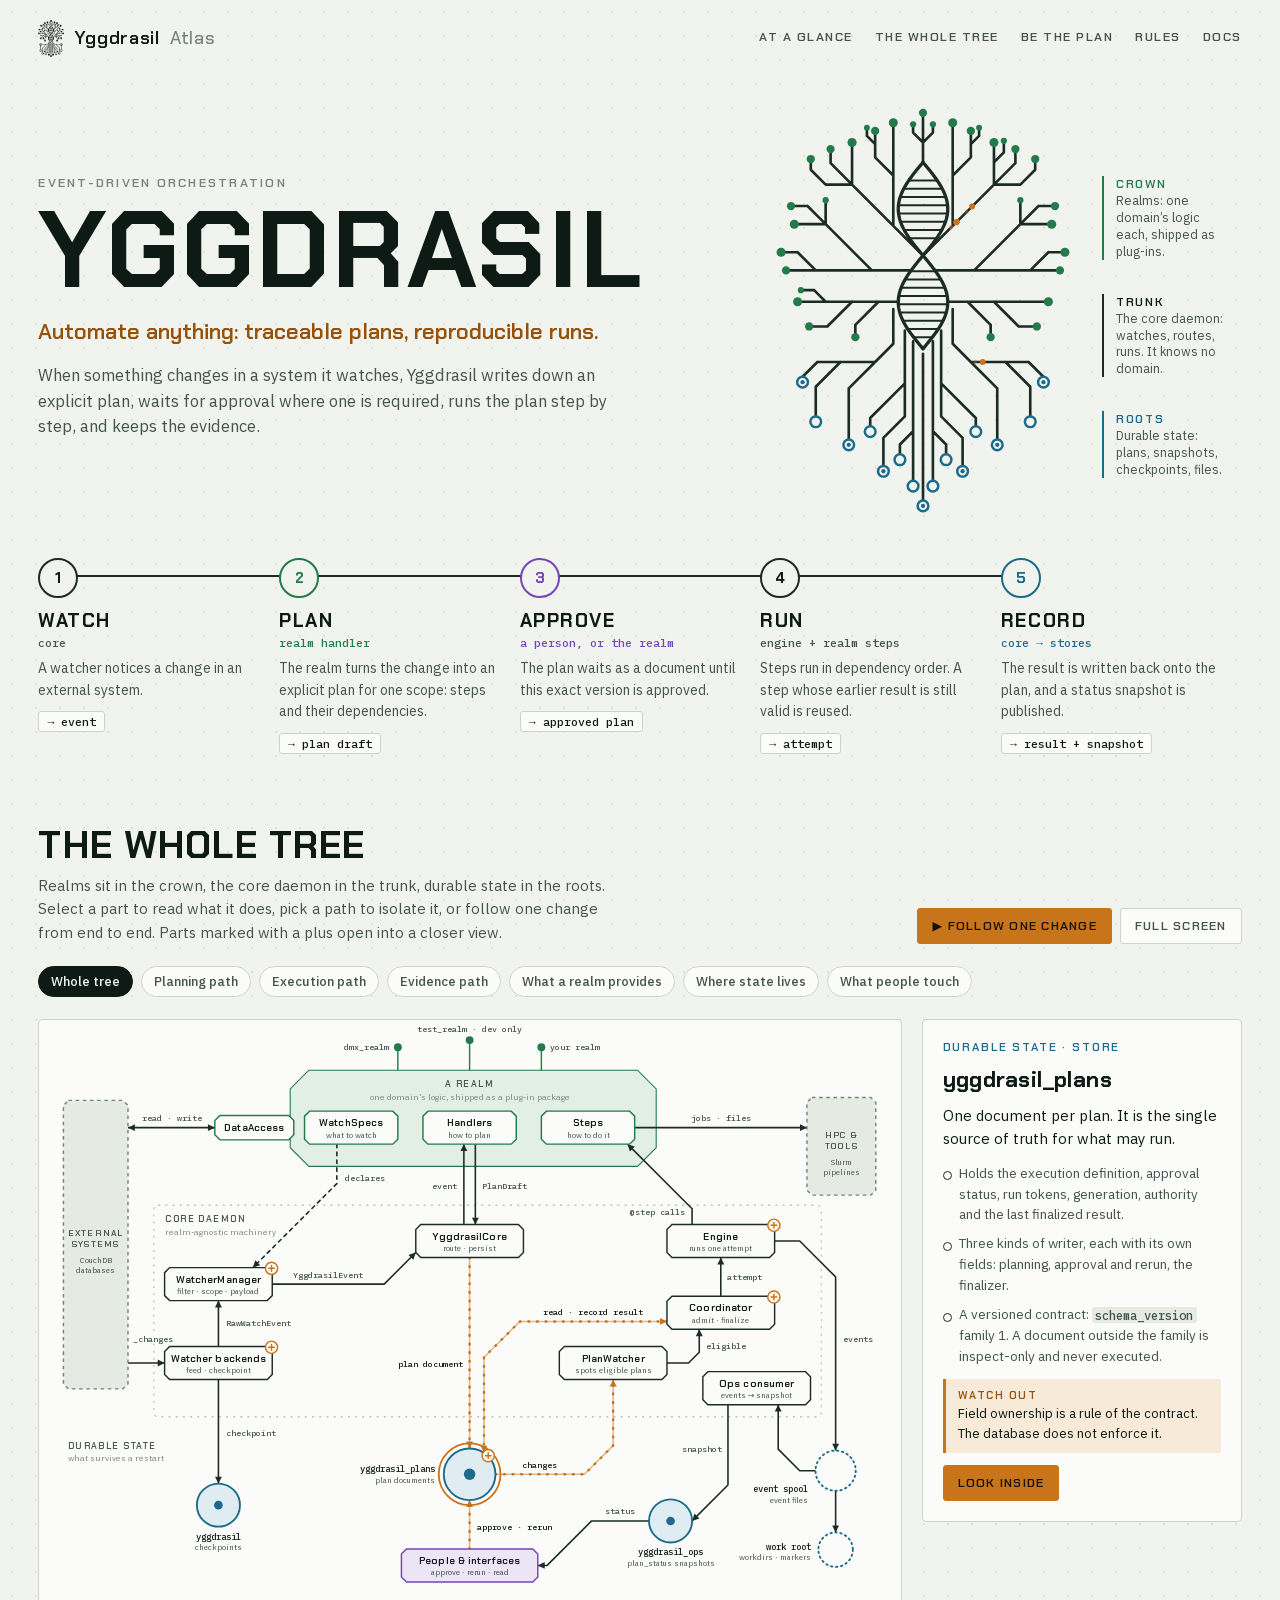
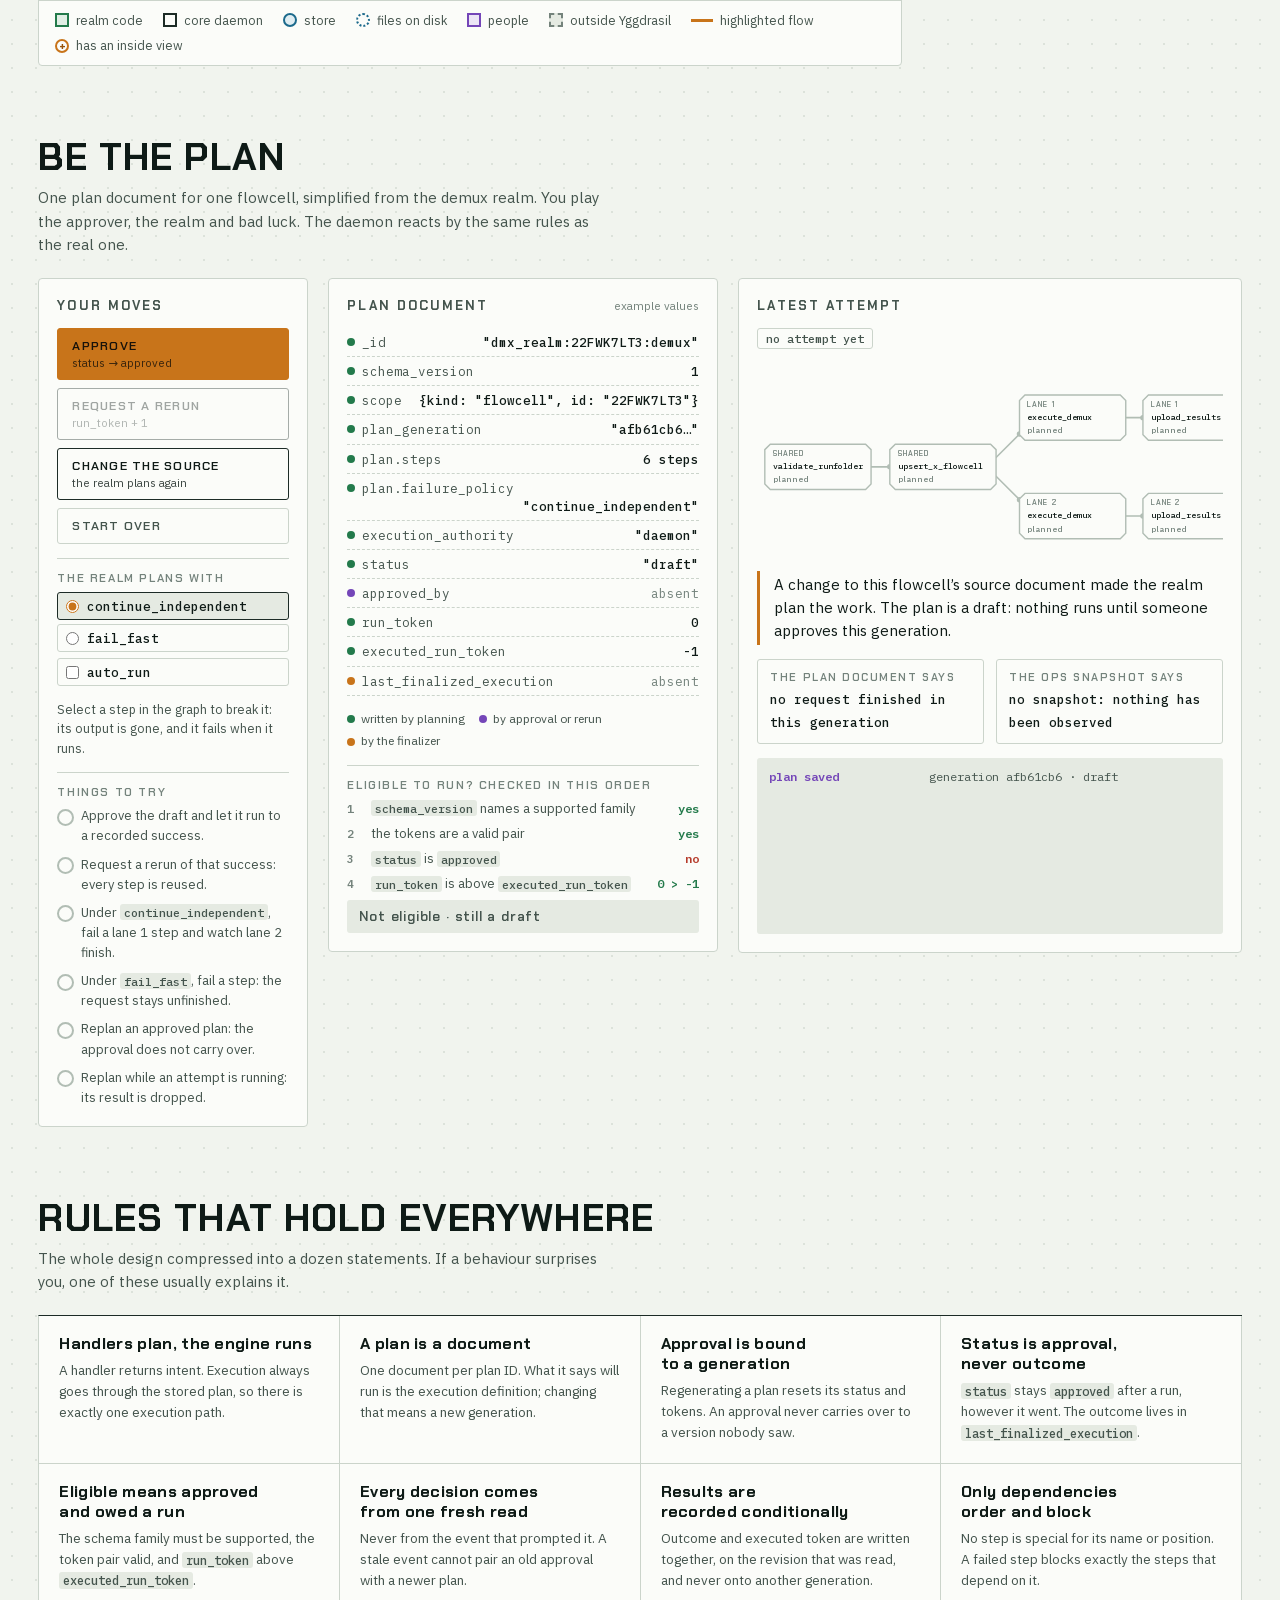
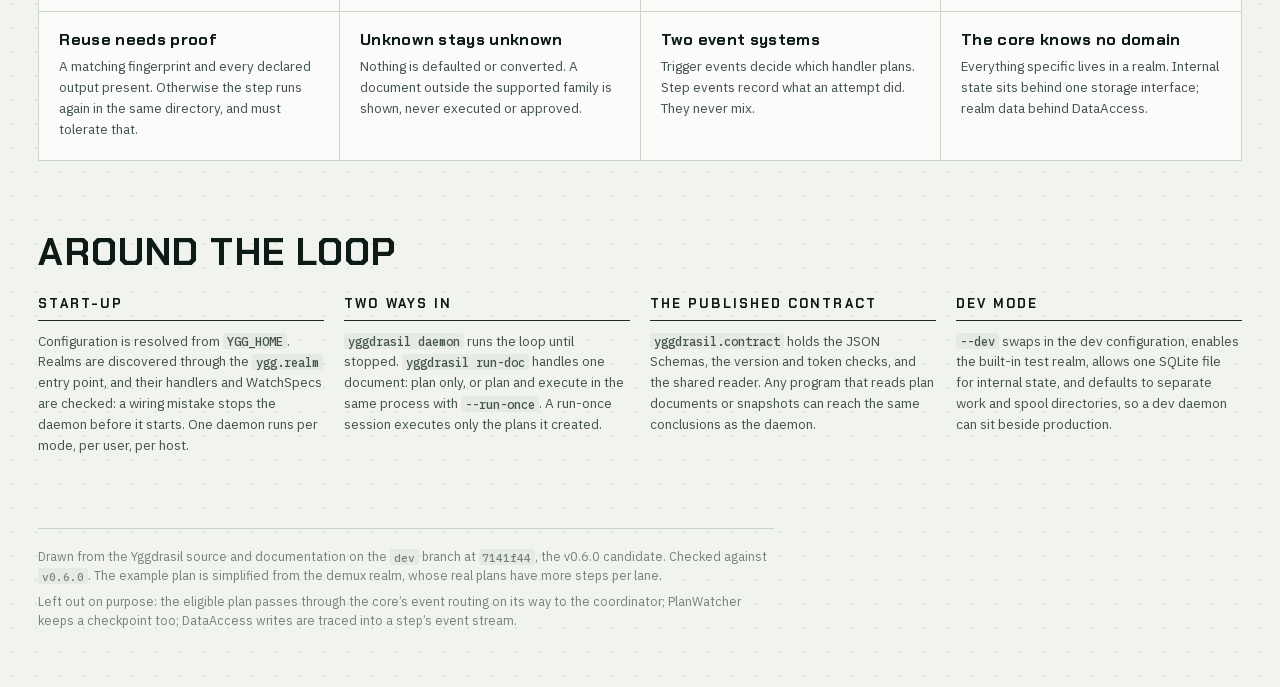
==== docs/architecture/atlas/index.html @ 276a9be7 "docs: open the Atlas as a page of its own The Atlas was shown in an iframe on a docs page, below the" ====
<!doctype html>
<html lang="en">
<head>
<meta charset="utf-8">
<meta name="viewport" content="width=device-width, initial-scale=1, viewport-fit=cover">
<title>Yggdrasil Atlas</title>
<meta name="description" content="An interactive map of how Yggdrasil works. Follow one change from a watcher to execution, look inside the coordinator and the engine, and try approving and rerunning a sample plan.">
<link rel="icon" href="../../assets/ygg_logo-dark_mode.png">
<!--
Yggdrasil Atlas, the documentation site's page. Built by
docs/atlas/build_standalone.py from docs/atlas/Yggdrasil_Atlas.html; edit that
file, not this one.

Theme   Uses the light or dark choice saved by the documentation site, or the
        operating system's when there is none. ?theme=dark, light or auto in
        the address overrides both.

Fonts   Chakra Petch (The Chakra Petch Project Authors) and IBM Plex Sans and
        IBM Plex Mono (IBM Corp.), Latin subsets, embedded under the SIL Open
        Font License 1.1. The licence texts are in docs/atlas/fonts/.
-->
<style>:root{color-scheme:light}body{margin:0}img{max-width:100%}[hidden]{display:none!important}</style>
<style>
@font-face{font-family:"Chakra Petch";font-style:normal;font-weight:500;font-display:swap;src:url([data-uri]) format("woff2")}
@font-face{font-family:"Chakra Petch";font-style:normal;font-weight:600;font-display:swap;src:url([data-uri]) format("woff2")}
@font-face{font-family:"Chakra Petch";font-style:normal;font-weight:700;font-display:swap;src:url([data-uri]) format("woff2")}
@font-face{font-family:"IBM Plex Mono";font-style:normal;font-weight:400;font-display:swap;src:url([data-uri]) format("woff2")}
@font-face{font-family:"IBM Plex Mono";font-style:normal;font-weight:500;font-display:swap;src:url([data-uri]) format("woff2")}
@font-face{font-family:"IBM Plex Mono";font-style:normal;font-weight:600;font-display:swap;src:url([data-uri]) format("woff2")}
@font-face{font-family:"IBM Plex Sans";font-style:normal;font-weight:400 600;font-display:swap;src:url([data-uri]) format("woff2")}
</style>
<style>
/* Layout: a circuit-trace tree after the project logo. Crown = realms, trunk = core daemon, roots = durable state. */
:root{
  --paper:#F1F4EE; --panel:#FBFCF9; --sunk:#E5EAE2; --grid:#DCE2DA;
  --ink:#0E1A16; --ink-2:#44544D; --ink-3:#74837C;
  --line:#CBD4CB; --trace:#1C2B26; --trace-dim:#B1BDB4;
  --realm:#237A4B; --realm-bg:#E1EFE5;
  --store:#1C6A8C; --store-bg:#DFEDF2;
  --people:#7446B8; --people-bg:#ECE5F6;
  --flow:#C8741A; --flow-ink:#96520A; --flow-bg:#F8EAD8;
  --bad:#B53A2A; --bad-bg:#F7E3DF;
  --logo-filter:none;
  --display:"Chakra Petch","Avenir Next Condensed","Arial Narrow",system-ui,sans-serif;
  --body:"IBM Plex Sans","Segoe UI",system-ui,-apple-system,sans-serif;
  --mono:"IBM Plex Mono",ui-monospace,"SF Mono",Menlo,Consolas,monospace;
}
@media (prefers-color-scheme: dark){
  :root:not([data-theme="light"]){
    --paper:#0C1412; --panel:#121D1A; --sunk:#0A100E; --grid:#17231F;
    --ink:#E7EEE9; --ink-2:#A6B6AE; --ink-3:#77877F;
    --line:#26352F; --trace:#C9DAD1; --trace-dim:#3A4C45;
    --realm:#62CB8D; --realm-bg:#12291D;
    --store:#62B9DA; --store-bg:#0F2630;
    --people:#B79AF2; --people-bg:#211A33;
    --flow:#F2A64A; --flow-ink:#F2A64A; --flow-bg:#33230F;
    --bad:#F07B66; --bad-bg:#351713;
    --logo-filter:invert(1);
    color-scheme:dark;
  }
}
:root[data-theme="dark"]{
  --paper:#0C1412; --panel:#121D1A; --sunk:#0A100E; --grid:#17231F;
  --ink:#E7EEE9; --ink-2:#A6B6AE; --ink-3:#77877F;
  --line:#26352F; --trace:#C9DAD1; --trace-dim:#3A4C45;
  --realm:#62CB8D; --realm-bg:#12291D;
  --store:#62B9DA; --store-bg:#0F2630;
  --people:#B79AF2; --people-bg:#211A33;
  --flow:#F2A64A; --flow-ink:#F2A64A; --flow-bg:#33230F;
  --bad:#F07B66; --bad-bg:#351713;
  --logo-filter:invert(1);
  color-scheme:dark;
}
*{box-sizing:border-box}
body{background:var(--paper);background-image:radial-gradient(var(--grid) 1px,transparent 1.5px);background-size:24px 24px;color:var(--ink);font:400 15px/1.55 var(--body);-webkit-font-smoothing:antialiased}
.wrap{max-width:1340px;margin:0 auto;padding-block:20px 56px;padding-left:max(16px,3vw,env(safe-area-inset-left,0px));padding-right:max(16px,3vw,env(safe-area-inset-right,0px));display:flex;flex-direction:column;gap:72px}
h1,h2,h3,h4,p,ol,ul,dl,dd,figure{margin:0}
ol,ul{padding:0;list-style:none}
code{font:500 .9em var(--mono);background:var(--sunk);padding:.05em .32em;border-radius:3px;white-space:nowrap}
a{color:inherit}
button{font:inherit;color:inherit}
:focus-visible{outline:2px solid var(--flow);outline-offset:2px}

/* header */
.top{display:flex;flex-wrap:wrap;align-items:center;justify-content:space-between;gap:12px 24px}
.brand{display:flex;align-items:center;gap:10px;text-decoration:none;font:600 18px var(--display);letter-spacing:.04em}
.brand img{width:26px;height:auto;filter:var(--logo-filter)}
.brand em{font-style:normal;color:var(--ink-3);font-weight:500}
.top nav{display:flex;flex-wrap:wrap;gap:4px 22px}
.top nav a{font:600 12.5px var(--display);letter-spacing:.12em;text-transform:uppercase;text-decoration:none;color:var(--ink-2);padding:6px 0;border-bottom:2px solid transparent}
.top nav a:hover{color:var(--ink);border-bottom-color:var(--flow)}

/* hero */
.hero{display:grid;grid-template-columns:minmax(0,1.15fr) minmax(0,.85fr);gap:28px 48px;align-items:center;margin-top:-36px}
.eyebrow{font:600 12.5px var(--display);letter-spacing:.18em;text-transform:uppercase;color:var(--ink-3)}
.hero h1{font:700 clamp(46px,8.6vw,108px)/.92 var(--display);letter-spacing:.02em;text-transform:uppercase;margin:10px 0 18px}
.tag{font:600 clamp(17px,2vw,22px)/1.3 var(--display);color:var(--flow-ink);text-wrap:balance}
.lede{margin-top:16px;max-width:58ch;font-size:16.5px;color:var(--ink-2)}
.hero-art{display:flex;align-items:stretch;gap:14px;justify-content:center;min-width:0}
.hero-art canvas{width:min(100%,330px);aspect-ratio:400/520;height:auto;display:block;flex:0 1 330px;min-width:0}
.art-key{display:flex;flex-direction:column;justify-content:space-between;padding:17% 0 9%;flex:0 0 132px;min-width:0}
.art-key li{font-size:12.5px;line-height:1.35;color:var(--ink-2);padding-left:12px;border-left:2px solid var(--line)}
.art-key b{display:block;font:600 12px var(--display);letter-spacing:.14em;text-transform:uppercase}
.art-key .k1 b{color:var(--realm)} .art-key .k1{border-color:var(--realm)}
.art-key .k2 b{color:var(--ink)} .art-key .k2{border-color:var(--trace)}
.art-key .k3 b{color:var(--store)} .art-key .k3{border-color:var(--store)}

.beats{grid-column:1/-1;display:grid;grid-template-columns:repeat(5,minmax(0,1fr));counter-reset:b;position:relative;margin-top:8px}
.beats::before{content:"";position:absolute;left:17px;right:calc(20% - 19px);top:17px;height:2.5px;background:var(--trace)}
.beats::after{content:"";position:absolute;top:13px;left:17px;width:11px;height:11px;border-radius:50%;background:var(--flow);box-shadow:0 0 0 4px var(--flow-bg);animation:run 9s linear infinite}
@keyframes run{from{left:17px}to{left:calc(80% + 12px)}}
.beats li{counter-increment:b;position:relative;padding:50px 18px 0 0;min-width:0}
.beats li::before{content:counter(b);position:absolute;left:0;top:0;width:36px;height:36px;border-radius:50%;border:2.5px solid var(--c,var(--trace));background:var(--paper);display:grid;place-items:center;font:700 15px var(--display);color:var(--c,var(--ink));z-index:1}
.beats h3{font:700 19px var(--display);letter-spacing:.08em;text-transform:uppercase}
.beats .who{font:500 11.5px var(--mono);color:var(--c,var(--ink-2));margin:2px 0 8px}
.beats p{font-size:14px;color:var(--ink-2);max-width:30ch}
.beats .makes{display:inline-block;margin-top:10px;font:500 11.5px var(--mono);color:var(--ink);border:1px solid var(--line);background:var(--panel);padding:2px 8px;border-radius:3px}
.b-realm{--c:var(--realm)} .b-people{--c:var(--people)} .b-store{--c:var(--store)}

/* sections */
.sec{display:flex;flex-direction:column;gap:22px;min-width:0}
.sec-head{display:flex;flex-wrap:wrap;align-items:flex-end;justify-content:space-between;gap:12px 32px}
.sec-head h2{font:700 clamp(26px,3.4vw,38px)/1.05 var(--display);letter-spacing:.03em;text-transform:uppercase;text-wrap:balance}
.sec-head p{max-width:64ch;color:var(--ink-2);margin-top:8px}
.btn{font:600 12.5px var(--display);letter-spacing:.1em;text-transform:uppercase;border:1.5px solid var(--trace);background:var(--panel);color:var(--ink);padding:9px 14px;border-radius:3px;cursor:pointer;text-align:left}
.btn:hover:not(:disabled){background:var(--ink);color:var(--paper)}
.btn:disabled{opacity:.38;cursor:not-allowed}
.btn.go{background:var(--flow);border-color:var(--flow);color:#17120A}
.btn.go:hover:not(:disabled){background:var(--ink);border-color:var(--ink);color:var(--paper)}
.btn.quiet{border-color:var(--line);color:var(--ink-2)}

/* map */
.lenses{display:flex;flex-wrap:wrap;gap:8px;align-items:center}
.lens{font:500 13px var(--body);border:1px solid var(--line);background:var(--panel);color:var(--ink-2);padding:6px 12px;border-radius:99px;cursor:pointer}
.lens:hover{border-color:var(--trace);color:var(--ink)}
.lens[aria-pressed="true"]{background:var(--ink);border-color:var(--ink);color:var(--paper)}
.lenses .sp{flex:1 1 auto}
.stage{display:grid;grid-template-columns:minmax(0,1fr) 320px;gap:20px;align-items:start}
.map-card{background:var(--panel);border:1px solid var(--line);border-radius:4px;min-width:0}
.map-scroll{overflow-x:auto}
.map{display:block;width:100%;min-width:860px;height:auto}
.legend{display:flex;flex-wrap:wrap;gap:6px 20px;padding:10px 16px;border-top:1px solid var(--line);font-size:12.5px;color:var(--ink-2)}
.legend span{display:inline-flex;align-items:center;gap:7px}
.legend i{width:14px;height:14px;display:inline-block;border:2px solid var(--trace);background:var(--panel)}
.legend .l-realm{border-color:var(--realm);background:var(--realm-bg)}
.legend .l-store{border-color:var(--store);background:var(--store-bg);border-radius:50%}
.legend .l-file{border-color:var(--store);border-style:dotted;border-radius:50%}
.legend .l-people{border-color:var(--people);background:var(--people-bg)}
.legend .l-out{border-color:var(--ink-3);border-style:dashed;background:var(--sunk)}
.legend .l-flow{border:0;height:3px;width:22px;background:var(--flow)}
.panel{background:var(--panel);border:1px solid var(--line);border-radius:4px;padding:20px;display:flex;flex-direction:column;gap:12px;min-width:0;position:sticky;top:calc(12px + env(safe-area-inset-top,0px))}
.kick{font:600 11.5px var(--display);letter-spacing:.16em;text-transform:uppercase;color:var(--ink-3)}
.kick.k-realm{color:var(--realm)} .kick.k-store,.kick.k-file{color:var(--store)} .kick.k-people{color:var(--people)} .kick.k-tour{color:var(--flow-ink)}
.panel h3{font:700 22px/1.15 var(--display);letter-spacing:.02em}
.panel .what{color:var(--ink);font-size:15px}
.panel ul,.panel ol{display:flex;flex-direction:column;gap:8px}
.panel li{font-size:13.5px;color:var(--ink-2);padding-left:16px;position:relative}
.panel ul li::before{content:"";position:absolute;left:0;top:.62em;width:7px;height:7px;border-radius:50%;border:1.8px solid var(--trace)}
.panel ol{counter-reset:s}
.panel ol li{counter-increment:s;padding-left:24px}
.panel ol li::before{content:counter(s);position:absolute;left:0;top:.1em;font:600 11.5px var(--mono);color:var(--ink-3)}
.panel .note{font-size:13px;color:var(--ink);background:var(--flow-bg);border-left:3px solid var(--flow);padding:9px 12px}
.panel .note b{font:600 11px var(--display);letter-spacing:.14em;text-transform:uppercase;color:var(--flow-ink);display:block;margin-bottom:2px}
.panel .cap{font:500 17px/1.4 var(--body);color:var(--ink)}
.panel .row{display:flex;flex-wrap:wrap;gap:8px}
.panel .link{background:none;border:0;padding:0;color:var(--ink);text-decoration:underline;text-decoration-color:var(--trace-dim);text-underline-offset:3px;cursor:pointer;font:inherit}
.dots{display:flex;gap:4px;flex-wrap:wrap}
.dots i{width:14px;height:4px;background:var(--line);border-radius:2px}
.dots i.on{background:var(--flow)}

.map .zone-crown{fill:var(--realm-bg);stroke:var(--realm);stroke-width:1.5}
.map .zone-daemon{fill:none;stroke:var(--trace-dim);stroke-width:1.5;stroke-dasharray:3 7}
.map .zl{font:600 12.5px var(--display);letter-spacing:.16em;fill:var(--ink-2)}
.map .zs{font:400 11.5px var(--body);fill:var(--ink-3)}
.map .chip-dot{fill:var(--realm)}
.map .chip-line{stroke:var(--realm);stroke-width:2;fill:none}
.map .chip-t{font:500 11.5px var(--mono);fill:var(--ink-2)}
.edge,.node{transition:opacity .25s}
.edge .base{fill:none;stroke:var(--trace);stroke-width:2.2;stroke-linejoin:round;stroke-linecap:round}
.edge.dashed .base{stroke-dasharray:5 6}
.edge .head{fill:var(--trace)}
.edge .flow{fill:none;stroke:var(--flow);stroke-width:3.4;stroke-linecap:round;stroke-linejoin:round;stroke-dasharray:1 11;opacity:0}
.edge.on .base{stroke:var(--flow);opacity:.5}
.edge.on .head{fill:var(--flow)}
.edge.on .flow{opacity:1;animation:march .9s linear infinite}
.edge.bi.on .flow{animation:none}
@keyframes march{to{stroke-dashoffset:-12}}
.edge .elab{font:500 11.5px var(--mono);fill:var(--ink-2);paint-order:stroke;stroke:var(--panel);stroke-width:5px;stroke-linejoin:round}
.edge.on .elab{fill:var(--ink)}
.dim{opacity:.14}
.node{cursor:pointer;outline:none}
.node .bx{fill:var(--panel);stroke:var(--trace);stroke-width:2}
.node.k-realm .bx{stroke:var(--realm)}
.node.k-people .bx{stroke:var(--people);fill:var(--people-bg)}
.node.k-out .bx{stroke:var(--ink-3);stroke-dasharray:5 5;fill:var(--sunk)}
.node .nl{font:600 14px var(--display);fill:var(--ink);letter-spacing:.01em}
.node .ns{font:400 11px var(--body);fill:var(--ink-2)}
.node .bl{font:600 12px var(--display);letter-spacing:.14em;fill:var(--ink-2)}
.node .rg{fill:var(--store-bg);stroke:var(--store);stroke-width:2.6}
.node.k-file .rg{fill:var(--panel);stroke-dasharray:2 5;stroke-linecap:round}
.node .dot{fill:var(--store)}
.node .rl{font:500 12.5px var(--mono);fill:var(--ink)}
.node .rs{font:400 11px var(--body);fill:var(--ink-2)}
.node .halo{fill:none;stroke:var(--flow);stroke-width:2.5;opacity:0}
.node:hover .bx,.node:hover .rg{stroke-width:3.2}
.node.sel .halo,.node.lit .halo{opacity:1}
.node:focus-visible .halo{opacity:1;stroke:var(--ink)}
#map:fullscreen{background:var(--paper);padding:24px;overflow:auto}

.node .zoom{fill:var(--panel);stroke:var(--flow);stroke-width:2}
.node .zoom-p{stroke:var(--flow);stroke-width:2;stroke-linecap:round;fill:none}
.legend .l-zoom{border-color:var(--flow);border-radius:50%;display:inline-grid;place-items:center;font:700 11px/1 var(--display);font-style:normal;color:var(--flow-ink)}
.inside{display:flex;flex-direction:column;gap:16px;min-width:0}
.in-top{display:flex;flex-wrap:wrap;gap:12px 22px;align-items:flex-start}
.in-top h3{font:700 clamp(21px,2.4vw,27px)/1.1 var(--display);letter-spacing:.02em}
.in-top p{color:var(--ink-2);max-width:78ch;margin-top:5px}
.in-story{font-size:15.5px;color:var(--ink);border-left:3px solid var(--flow);padding:4px 0 4px 14px;max-width:100ch;min-height:3.3em}
.board-scroll{overflow-x:auto;padding-bottom:6px}
.board{display:grid;grid-auto-flow:column;grid-auto-columns:minmax(196px,1fr);gap:14px;align-items:start;counter-reset:ph}
.ph{background:var(--panel);border:1px solid var(--line);border-top:2.5px solid var(--trace);border-radius:4px;padding:14px 12px;display:flex;flex-direction:column;gap:10px;min-width:0}
.ph h4{font:700 14.5px/1.25 var(--display);letter-spacing:.06em;text-transform:uppercase;display:flex;gap:8px;align-items:center;margin:0}
.board.seq .ph{counter-increment:ph}
.board.seq .ph h4::before{content:counter(ph);flex:none;display:grid;place-items:center;width:22px;height:22px;border-radius:50%;border:2px solid var(--trace);font-size:12px;letter-spacing:0}
.ph>p{font-size:12.5px;color:var(--ink-2)}
.ph ul{display:flex;flex-direction:column;gap:8px}
.rw{border:1px solid var(--line);border-radius:3px;padding:8px 10px;font-size:12.5px;line-height:1.45;color:var(--ink-2);background:var(--paper);transition:opacity .2s}
.rw b{display:block;font:600 13px/1.3 var(--body);color:var(--ink);margin-bottom:2px}
.rw code{white-space:normal;overflow-wrap:anywhere}
.rw .ex{display:flex;flex-direction:column;gap:2px;margin-top:7px;padding-top:6px;border-top:1px dashed var(--line);font-size:12px}
.rw .ex code{align-self:flex-start;font-weight:600;background:none;padding:0;color:var(--ink)}
.rw .ex.k-keep code{color:var(--flow-ink)}
.rw .ex.k-drop code{color:var(--bad)}
.rw .ex.k-ok code{color:var(--realm)}
.board.tracing .rw{opacity:.28}
.board.tracing .rw.pass{opacity:1}
.board.tracing .rw.pass b::after{content:" \2713";color:var(--realm)}
.board.tracing .rw.hit{opacity:1;border-color:var(--flow);background:var(--flow-bg);box-shadow:0 0 0 1px var(--flow)}
/* simulator */
.sim{display:grid;grid-template-columns:270px minmax(300px,390px) minmax(0,1fr);gap:20px;align-items:start}
.card{background:var(--panel);border:1px solid var(--line);border-radius:4px;padding:18px;min-width:0;display:flex;flex-direction:column;gap:14px}
.card h3{font:700 13px var(--display);letter-spacing:.16em;text-transform:uppercase;color:var(--ink-2);display:flex;flex-wrap:wrap;gap:6px 10px;align-items:baseline;justify-content:space-between}
.card h3 small{font:400 11.5px var(--body);letter-spacing:0;text-transform:none;color:var(--ink-3)}
.ctl{display:flex;flex-direction:column;gap:8px}
.ctl .btn{width:100%}
.ctl small{display:block;font:400 11.5px var(--body);letter-spacing:0;text-transform:none;opacity:.8;margin-top:1px}
.field{display:flex;flex-direction:column;gap:6px;border-top:1px solid var(--line);padding-top:12px}
.field>span{font:600 11.5px var(--display);letter-spacing:.14em;text-transform:uppercase;color:var(--ink-3)}
.seg{display:grid;grid-template-columns:1fr;gap:4px}
.seg label,.chk{display:flex;gap:8px;align-items:center;font:500 12.5px var(--mono);cursor:pointer;padding:5px 8px;border:1px solid var(--line);border-radius:3px}
.seg input,.chk input{accent-color:var(--flow);margin:0}
.seg label:has(input:checked),.chk:has(input:checked){border-color:var(--trace);background:var(--sunk)}
.hint{font-size:12.5px;color:var(--ink-2)}
.quests{display:flex;flex-direction:column;gap:8px}
.quests li{font-size:13px;color:var(--ink-2);padding-left:24px;position:relative}
.quests li::before{content:"";position:absolute;left:0;top:.2em;width:13px;height:13px;border-radius:50%;border:2px solid var(--trace-dim)}
.quests li.done{color:var(--ink)}
.quests li.done::before{border-color:var(--realm);background:var(--realm)}
.doc{display:flex;flex-direction:column;font:400 12.5px/1.45 var(--mono)}
.doc>div{display:flex;flex-wrap:wrap;align-items:baseline;gap:0 14px;padding:5px 0;border-bottom:1px dashed var(--line)}
.doc dt{color:var(--ink-2);display:flex;align-items:baseline;gap:7px;white-space:nowrap}
.doc dt i{width:8px;height:8px;border-radius:50%;flex:none;background:var(--realm);transform:translateY(-1px)}
.doc dt i.w-appr{background:var(--people)} .doc dt i.w-fin{background:var(--flow)}
.doc dd{margin-left:auto;text-align:right;min-width:0;color:var(--ink);overflow-wrap:anywhere;font-weight:500}
.doc dd.none{color:var(--ink-3);font-weight:400}
.doc dd.flash{animation:flash 1.1s ease-out}
@keyframes flash{from{background:var(--flow-bg);box-shadow:0 0 0 4px var(--flow-bg)}to{background:transparent;box-shadow:0 0 0 4px transparent}}
.who-key{display:flex;flex-wrap:wrap;gap:4px 14px;font-size:12px;color:var(--ink-2)}
.who-key span{display:inline-flex;align-items:center;gap:6px}
.who-key i{width:8px;height:8px;border-radius:50%;background:var(--realm)}
.who-key .w-appr{background:var(--people)} .who-key .w-fin{background:var(--flow)}
.elig{display:flex;flex-direction:column;gap:5px;counter-reset:e}
.elig li{counter-increment:e;font-size:13px;color:var(--ink-2);display:grid;grid-template-columns:18px minmax(0,1fr) auto;gap:6px;align-items:baseline}
.elig li::before{content:counter(e);font:600 11.5px var(--mono);color:var(--ink-3)}
.elig b{font:600 12px var(--mono)}
.elig .y b{color:var(--realm)} .elig .n b{color:var(--bad)}
.verdict{font:600 13.5px var(--display);letter-spacing:.06em;padding:8px 12px;border-radius:3px;background:var(--sunk);color:var(--ink-2)}
.verdict.yes{background:var(--realm-bg);color:var(--realm)}
.say{font-size:15px;color:var(--ink);border-left:3px solid var(--flow);padding:2px 0 2px 14px;min-height:4.6em}
.att-id{font:500 12px var(--mono);color:var(--ink-2);overflow-wrap:anywhere}
.chips{display:flex;flex-wrap:wrap;gap:6px}
.chipx{font:500 11.5px var(--mono);padding:2px 8px;border-radius:3px;border:1px solid var(--line);color:var(--ink-2);background:var(--panel)}
.chipx.run{border-color:var(--flow);color:var(--flow-ink);background:var(--flow-bg)}
.chipx.ok{border-color:var(--realm);color:var(--realm);background:var(--realm-bg)}
.chipx.bad{border-color:var(--bad);color:var(--bad);background:var(--bad-bg)}
.dag-scroll{overflow-x:auto}
.dag{display:block;width:100%;min-width:500px;height:auto}
.dag .tr{fill:none;stroke:var(--trace-dim);stroke-width:2;stroke-linecap:round}
.dag .hd{fill:var(--trace-dim)}
.stp{cursor:pointer;outline:none}
.stp .bx{fill:var(--panel);stroke:var(--trace-dim);stroke-width:1.8}
.stp .tg{font:600 9.5px var(--display);letter-spacing:.14em;fill:var(--ink-3)}
.stp .nm{font:500 10.5px var(--mono);fill:var(--ink)}
.stp .state{font:500 10.5px var(--body);fill:var(--ink-3)}
.stp .brk{font:600 9.5px var(--display);letter-spacing:.08em;fill:var(--bad);opacity:0}
.stp.broken .brk{opacity:1}
.stp:hover .bx{stroke-width:2.8}
.stp:focus-visible .bx{stroke:var(--ink);stroke-width:2.8}
.stp.st-running .bx{stroke:var(--flow);stroke-width:2.8;fill:var(--flow-bg)} .stp.st-running .state{fill:var(--flow-ink)}
.stp.st-succeeded .bx{stroke:var(--realm);fill:var(--realm-bg)} .stp.st-succeeded .state{fill:var(--realm)}
.stp.st-reused .bx{stroke:var(--realm);stroke-dasharray:6 4} .stp.st-reused .state{fill:var(--realm)}
.stp.st-failed .bx{stroke:var(--bad);fill:var(--bad-bg)} .stp.st-failed .state{fill:var(--bad)}
.stp.st-blocked .bx{stroke:var(--ink-3);fill:var(--sunk);stroke-dasharray:2 4}
.stp.st-unreached .bx{stroke-dasharray:2 4}
.two{display:grid;grid-template-columns:repeat(2,minmax(0,1fr));gap:12px}
.two>div{border:1px solid var(--line);border-radius:3px;padding:10px 12px;min-width:0}
.two b{display:block;font:600 11px var(--display);letter-spacing:.14em;text-transform:uppercase;color:var(--ink-3);margin-bottom:3px}
.two span{font:500 12.5px/1.45 var(--mono);overflow-wrap:anywhere}
.log{font:400 12px/1.5 var(--mono);background:var(--sunk);border-radius:3px;padding:10px 12px;height:176px;overflow-y:auto;display:flex;flex-direction:column;gap:1px}
.log li{display:grid;grid-template-columns:150px minmax(0,1fr);gap:10px;color:var(--ink-2)}
.log li b{font-weight:600;color:var(--ink)}
.log .t-ok b{color:var(--realm)} .log .t-bad b{color:var(--bad)} .log .t-step b,.log .t-plan b{color:var(--flow-ink)} .log .t-doc b{color:var(--people)}
.log span{overflow-wrap:anywhere}

/* rules + around */
.rules{display:grid;grid-template-columns:repeat(auto-fill,minmax(270px,1fr));gap:0;border-top:1.5px solid var(--trace);border-left:1px solid var(--line)}
.rules li{padding:18px 20px 20px;border-right:1px solid var(--line);border-bottom:1px solid var(--line);background:var(--panel);min-width:0}
.rules h3{font:700 16px/1.25 var(--display);letter-spacing:.02em;margin-bottom:6px;text-wrap:balance}
.rules p{font-size:13.5px;color:var(--ink-2)}
.around{display:grid;grid-template-columns:repeat(auto-fit,minmax(250px,1fr));gap:20px}
.around h3{font:700 13px var(--display);letter-spacing:.16em;text-transform:uppercase;color:var(--ink);padding-bottom:8px;border-bottom:1.5px solid var(--trace);margin-bottom:10px}
.around p{font-size:13.5px;color:var(--ink-2)}
footer{border-top:1px solid var(--line);padding-top:18px;font-size:12.5px;color:var(--ink-3);display:flex;flex-direction:column;gap:6px;max-width:92ch}

@media (max-width:1180px){
  .stage{grid-template-columns:minmax(0,1fr)}
  .panel{position:static}
  .sim{grid-template-columns:minmax(0,1fr) minmax(0,1.5fr)}
  .sim .c-ctl{grid-column:1/-1}
  .stage.touring .panel{order:-1;min-height:236px}
  .c-ctl .ctl{display:grid;grid-template-columns:repeat(auto-fit,minmax(200px,1fr))}
}
@media (max-width:1000px){
  .sim{grid-template-columns:minmax(0,1fr)}
}
@media (max-width:760px){
  .wrap{gap:56px}
  .hero{grid-template-columns:minmax(0,1fr);margin-top:0}
  .art-key{flex-basis:118px}
  .beats{grid-template-columns:minmax(0,1fr);gap:22px}
  .beats::before{left:17px;right:auto;top:17px;bottom:60px;width:2.5px;height:auto}
  .beats::after{display:none}
  .beats li{padding:4px 0 0 52px}
  .beats p{max-width:none}
  .log li{grid-template-columns:minmax(0,1fr)}
  .log li span{padding-left:12px}
}
@media (prefers-reduced-motion:reduce){
  .beats::after{animation:none;display:none}
  .edge.on .flow{animation:none}
  .doc dd.flash{animation:none}
  .edge,.node,.rw{transition:none}
}
</style>
<script>
(function(){
  var root=document.documentElement;
  function set(t){
    if(t==='dark'||t==='light'){root.setAttribute('data-theme',t);}
    else if(t==='auto'){root.removeAttribute('data-theme');}
  }
  var m=/[?&]theme=(dark|light|auto)(?:&|$)/.exec(location.search);
  if(m){set(m[1]);}
  window.addEventListener('message',function(e){
    if(e.origin!==location.origin){return;}
    var d=e.data;
    if(d&&d.type==='yggdrasil-atlas:theme'){set(d.theme);}
  });
})();
</script>
<script>
(function(){
  if(/[?&]theme=/.test(location.search)){return;}
  var root=document.documentElement;
  var key=new URL("../../",location.href).pathname+'.__palette';
  function apply(){
    var color=null;
    try{color=(JSON.parse(localStorage.getItem(key))||{}).color||null;}catch(e){}
    if(!color||color.media==='(prefers-color-scheme)'){root.removeAttribute('data-theme');}
    else{root.setAttribute('data-theme',color.scheme==='slate'?'dark':'light');}
  }
  apply();
  window.addEventListener('storage',function(e){if(e.key===key){apply();}});
  window.addEventListener('pageshow',function(e){if(e.persisted){apply();}});
})();
</script>
</head>
<body>
<div class="wrap">

<header class="top">
  <a class="brand" href="../../" title="Yggdrasil documentation"><img alt="" src="[data-uri]"><span>Yggdrasil</span><em>Atlas</em></a>
  <nav aria-label="Sections">
    <a href="#glance">At a glance</a>
    <a href="#map">The whole tree</a>
    <a href="#plan">Be the plan</a>
    <a href="#rules">Rules</a>
    <a href="../../">Docs</a>
  </nav>
</header>

<section id="glance" class="hero">
  <div>
    <p class="eyebrow">Event-driven orchestration</p>
    <h1>Yggdrasil</h1>
    <p class="tag">Automate anything: traceable plans, reproducible runs.</p>
    <p class="lede">When something changes in a system it watches, Yggdrasil writes down an explicit plan, waits for approval where one is required, runs the plan step by step, and keeps the evidence.</p>
  </div>
  <div class="hero-art">
    <canvas id="art" width="400" height="520" role="img" aria-label="A tree drawn as circuit traces: branches end in filled dots, the trunk is a double helix, roots end in rings."></canvas>
    <ul class="art-key">
      <li class="k1"><b>Crown</b>Realms: one domain&rsquo;s logic each, shipped as plug-ins.</li>
      <li class="k2"><b>Trunk</b>The core daemon: watches, routes, runs. It knows no domain.</li>
      <li class="k3"><b>Roots</b>Durable state: plans, snapshots, checkpoints, files.</li>
    </ul>
  </div>
  <ol class="beats">
    <li><h3>Watch</h3><div class="who">core</div><p>A watcher notices a change in an external system.</p><span class="makes">&rarr; event</span></li>
    <li class="b-realm"><h3>Plan</h3><div class="who">realm handler</div><p>The realm turns the change into an explicit plan for one scope: steps and their dependencies.</p><span class="makes">&rarr; plan draft</span></li>
    <li class="b-people"><h3>Approve</h3><div class="who">a person, or the realm</div><p>The plan waits as a document until this exact version is approved.</p><span class="makes">&rarr; approved plan</span></li>
    <li><h3>Run</h3><div class="who">engine + realm steps</div><p>Steps run in dependency order. A step whose earlier result is still valid is reused.</p><span class="makes">&rarr; attempt</span></li>
    <li class="b-store"><h3>Record</h3><div class="who">core &rarr; stores</div><p>The result is written back onto the plan, and a status snapshot is published.</p><span class="makes">&rarr; result + snapshot</span></li>
  </ol>
</section>

<section id="map" class="sec">
  <div class="sec-head">
    <div>
      <h2>The whole tree</h2>
      <p>Realms sit in the crown, the core daemon in the trunk, durable state in the roots. Select a part to read what it does, pick a path to isolate it, or follow one change from end to end. Parts marked with a plus open into a closer view.</p>
    </div>
    <div class="row" style="display:flex;gap:8px;flex-wrap:wrap">
      <button class="btn go" id="tourBtn" type="button">&#9654; Follow one change</button>
      <button class="btn quiet" id="fsBtn" type="button">Full screen</button>
    </div>
  </div>
  <div class="lenses" id="lenses" role="group" aria-label="Paths through the map"></div>
  <div class="stage">
    <div class="map-card">
      <div class="map-scroll"><svg class="map" id="mapSvg" viewBox="0 -8 1200 808" role="group" aria-label="Map of Yggdrasil's parts"></svg></div>
      <div class="legend" aria-hidden="true">
        <span><i class="l-realm"></i>realm code</span>
        <span><i></i>core daemon</span>
        <span><i class="l-store"></i>store</span>
        <span><i class="l-file"></i>files on disk</span>
        <span><i class="l-people"></i>people</span>
        <span><i class="l-out"></i>outside Yggdrasil</span>
        <span><i class="l-flow"></i>highlighted flow</span>
        <span><i class="l-zoom">+</i>has an inside view</span>
      </div>
    </div>
    <aside class="panel" id="panel" aria-live="polite"></aside>
  </div>
  <div class="inside" id="inside" hidden>
    <div class="in-top">
      <button class="btn quiet" id="inBack" type="button">&larr; The whole tree</button>
      <div><h3 id="inTitle"></h3><p id="inLede"></p></div>
    </div>
    <div class="lenses" id="inChips" role="group" aria-label="Situations to trace"></div>
    <p class="in-story" id="inStory" aria-live="polite"></p>
    <div class="board-scroll"><ol class="board" id="inBoard"></ol></div>
  </div>
</section>

<section id="plan" class="sec">
  <div class="sec-head">
    <div>
      <h2>Be the plan</h2>
      <p>One plan document for one flowcell, simplified from the demux realm. You play the approver, the realm and bad luck. The daemon reacts by the same rules as the real one.</p>
    </div>
  </div>
  <div class="sim">
    <div class="card c-ctl">
      <h3>Your moves</h3>
      <div class="ctl">
        <button class="btn go" id="btnApprove" type="button">Approve<small>status &rarr; approved</small></button>
        <button class="btn" id="btnRerun" type="button">Request a rerun<small>run_token + 1</small></button>
        <button class="btn" id="btnReplan" type="button">Change the source<small>the realm plans again</small></button>
        <button class="btn quiet" id="btnReset" type="button">Start over</button>
      </div>
      <div class="field">
        <span>The realm plans with</span>
        <div class="seg">
          <label><input type="radio" name="policy" id="polCI" value="continue_independent" checked>continue_independent</label>
          <label><input type="radio" name="policy" id="polFF" value="fail_fast">fail_fast</label>
        </div>
        <label class="chk"><input type="checkbox" id="autoRun">auto_run</label>
      </div>
      <p class="hint">Select a step in the graph to break it: its output is gone, and it fails when it runs.</p>
      <div class="field">
        <span>Things to try</span>
        <ul class="quests" id="quests"></ul>
      </div>
    </div>

    <div class="card">
      <h3>Plan document <small>example values</small></h3>
      <dl class="doc" id="doc"></dl>
      <div class="who-key"><span><i></i>written by planning</span><span><i class="w-appr"></i>by approval or rerun</span><span><i class="w-fin"></i>by the finalizer</span></div>
      <div class="field">
        <span>Eligible to run? Checked in this order</span>
        <ol class="elig" id="elig"></ol>
        <div class="verdict" id="verdict"></div>
      </div>
    </div>

    <div class="card">
      <h3>Latest attempt <small id="attNote"></small></h3>
      <div class="chips" id="attChips"></div>
      <div class="att-id" id="attId"></div>
      <div class="dag-scroll"><svg class="dag" id="dag" viewBox="0 0 640 230" role="group" aria-label="The plan's six steps"></svg></div>
      <p class="say" id="say" aria-live="polite"></p>
      <div class="two">
        <div><b>The plan document says</b><span id="saysDoc"></span></div>
        <div><b>The ops snapshot says</b><span id="saysOps"></span></div>
      </div>
      <ol class="log" id="log" aria-label="Events"></ol>
    </div>
  </div>
</section>

<section id="rules" class="sec">
  <div class="sec-head">
    <div>
      <h2>Rules that hold everywhere</h2>
      <p>The whole design compressed into a dozen statements. If a behaviour surprises you, one of these usually explains it.</p>
    </div>
  </div>
  <ul class="rules">
    <li><h3>Handlers plan, the engine runs</h3><p>A handler returns intent. Execution always goes through the stored plan, so there is exactly one execution path.</p></li>
    <li><h3>A plan is a document</h3><p>One document per plan ID. What it says will run is the execution definition; changing that means a new generation.</p></li>
    <li><h3>Approval is bound to a generation</h3><p>Regenerating a plan resets its status and tokens. An approval never carries over to a version nobody saw.</p></li>
    <li><h3>Status is approval, never outcome</h3><p><code>status</code> stays <code>approved</code> after a run, however it went. The outcome lives in <code>last_finalized_execution</code>.</p></li>
    <li><h3>Eligible means approved and owed a run</h3><p>The schema family must be supported, the token pair valid, and <code>run_token</code> above <code>executed_run_token</code>.</p></li>
    <li><h3>Every decision comes from one fresh read</h3><p>Never from the event that prompted it. A stale event cannot pair an old approval with a newer plan.</p></li>
    <li><h3>Results are recorded conditionally</h3><p>Outcome and executed token are written together, on the revision that was read, and never onto another generation.</p></li>
    <li><h3>Only dependencies order and block</h3><p>No step is special for its name or position. A failed step blocks exactly the steps that depend on it.</p></li>
    <li><h3>Reuse needs proof</h3><p>A matching fingerprint and every declared output present. Otherwise the step runs again in the same directory, and must tolerate that.</p></li>
    <li><h3>Unknown stays unknown</h3><p>Nothing is defaulted or converted. A document outside the supported family is shown, never executed or approved.</p></li>
    <li><h3>Two event systems</h3><p>Trigger events decide which handler plans. Step events record what an attempt did. They never mix.</p></li>
    <li><h3>The core knows no domain</h3><p>Everything specific lives in a realm. Internal state sits behind one storage interface; realm data behind DataAccess.</p></li>
  </ul>
</section>

<section class="sec" aria-label="Around the loop">
  <div class="sec-head"><div><h2>Around the loop</h2></div></div>
  <div class="around">
    <div><h3>Start-up</h3><p>Configuration is resolved from <code>YGG_HOME</code>. Realms are discovered through the <code>ygg.realm</code> entry point, and their handlers and WatchSpecs are checked: a wiring mistake stops the daemon before it starts. One daemon runs per mode, per user, per host.</p></div>
    <div><h3>Two ways in</h3><p><code>yggdrasil daemon</code> runs the loop until stopped. <code>yggdrasil run-doc</code> handles one document: plan only, or plan and execute in the same process with <code>--run-once</code>. A run-once session executes only the plans it created.</p></div>
    <div><h3>The published contract</h3><p><code>yggdrasil.contract</code> holds the JSON Schemas, the version and token checks, and the shared reader. Any program that reads plan documents or snapshots can reach the same conclusions as the daemon.</p></div>
    <div><h3>Dev mode</h3><p><code>--dev</code> swaps in the dev configuration, enables the built-in test realm, allows one SQLite file for internal state, and defaults to separate work and spool directories, so a dev daemon can sit beside production.</p></div>
  </div>
</section>

<footer>
  <p>Drawn from the Yggdrasil source and documentation on the <code>dev</code> branch at <code>7141f44</code>, the v0.6.0 candidate. Checked against <code>v0.6.0</code>. The example plan is simplified from the demux realm, whose real plans have more steps per lane.</p>
  <p>Left out on purpose: the eligible plan passes through the core&rsquo;s event routing on its way to the coordinator; PlanWatcher keeps a checkpoint too; DataAccess writes are traced into a step&rsquo;s event stream.</p>
</footer>

</div>

<script>
(function(){
'use strict';
var $=function(s,r){return (r||document).querySelector(s);};
var NS='http://www.w3.org/2000/svg';
function S(tag,attrs,parent,text){var e=document.createElementNS(NS,tag);for(var k in attrs){e.setAttribute(k,attrs[k]);}if(text!=null){e.textContent=text;}if(parent){parent.appendChild(e);}return e;}
function esc(s){return String(s).replace(/&/g,'&amp;').replace(/</g,'&lt;').replace(/>/g,'&gt;');}
function fmt(s){return esc(s).replace(/`([^`]+)`/g,'<code>$1</code>');}
var reduce=window.matchMedia('(prefers-reduced-motion: reduce)');
function sleep(ms){return new Promise(function(r){setTimeout(r,ms);});}
function cssv(n){return getComputedStyle(document.documentElement).getPropertyValue(n).trim();}

/* ---------- hero art: a generated circuit tree ---------- */
(function(){
  var cv=$('#art');if(!cv||!cv.getContext){return;}
  var ctx=cv.getContext('2d'),W=400,H=520,cx=200;
  var segs=[],dots=[],rings=[],paths=[];
  function build(){
    segs=[];dots=[];rings=[];paths=[];
    /* Proportions follow the logo: crown about 58% of the height, roots 42% and nearly as wide.
       Few limbs leave the helix and each forks repeatedly; every entry is one full route from
       the helix to a terminal, so routes share their first stretches.
       Right half only. [dot radius, side (0 both, 1 right only, -1 left only), points...] */
    var C=[
      [5,0,[200,84],[200,24]],
      [3.8,0,[200,84],[200,60],[212,48],[212,38]],
      [5.5,0,[200,197],[236,161],[236,36]],
      [5,0,[200,197],[236,161],[236,100],[258,78],[258,46]],
      [3.6,0,[200,197],[236,161],[236,100],[258,78],[258,62],[268,52],[268,42]],
      [5.5,0,[200,197],[236,161],[286,111],[286,60]],
      [3.8,1,[200,197],[236,161],[286,111],[286,84],[298,72],[298,58]],
      [5,0,[200,197],[236,161],[286,111],[312,85],[312,68]],
      [5,0,[200,197],[236,161],[286,111],[318,111],[336,93],[336,80]],
      [5,0,[214,215],[262,215],[318,159],[340,137],[360,137]],
      [5.5,0,[214,215],[262,215],[318,159],[356,159]],
      [3.8,0,[214,215],[262,215],[318,159],[318,130]],
      [5.5,0,[214,215],[262,215],[330,215],[352,193],[372,193]],
      [5,0,[214,215],[262,215],[330,215],[366,215]],
      [5.5,0,[230,253],[254,253],[286,253],[352,253]],
      [3.8,-1,[230,253],[254,253],[286,253],[318,253],[332,239],[348,239]],
      [5,0,[230,253],[254,253],[286,253],[316,283],[338,283]],
      [5,0,[230,253],[254,253],[282,281],[282,296]]
    ];
    /* roots start against the lower lobe and fan out. [ring has a centre dot, points...] */
    var Rt=[
      [true,[200,316],[200,494]],
      [true,[236,262],[236,304],[258,326],[328,326],[346,344]],
      [false,[236,262],[236,304],[258,326],[300,326],[330,356],[330,392]],
      [true,[236,262],[236,304],[258,326],[290,358],[290,420]],
      [false,[222,288],[222,352],[264,394],[264,404]],
      [true,[222,288],[222,352],[222,392],[248,418],[248,452]],
      [false,[212,301],[212,410],[228,426],[228,438]],
      [false,[212,301],[212,410],[212,470]]
    ];
    function add(q){for(var i=1;i<q.length;i++){segs.push([q[i-1][0],q[i-1][1],q[i][0],q[i][1]]);}paths.push(q);}
    function put(q,side,fn){
      var off=q.some(function(v){return v[0]!==cx;});
      if(side>=0||!off){fn(q);}
      if(off&&side<=0){fn(q.map(function(v){return [2*cx-v[0],v[1]];}));}
    }
    C.forEach(function(c){put(c.slice(2),c[1],function(q){add(q);var e=q[q.length-1];dots.push([e[0],e[1],c[0]]);});});
    Rt.forEach(function(r){put(r.slice(1),0,function(q){add(q);var e=q[q.length-1];rings.push([e[0],e[1]+6.5,6.5,r[0]]);});});
    paths=paths.map(function(q){var L=[0];for(var i=1;i<q.length;i++){L.push(L[i-1]+Math.hypot(q[i][0]-q[i-1][0],q[i][1]-q[i-1][1]));}return {p:q,L:L,len:L[L.length-1]};}).filter(function(q){return q.len>20;});
  }
  var col={};
  function colors(){col={t:cssv('--trace'),r:cssv('--realm'),s:cssv('--store'),f:cssv('--flow'),bg:cssv('--paper')};}
  function at(P,d){var i=1;while(i<P.L.length-1&&P.L[i]<d){i++;}var a=P.p[i-1],b=P.p[i],u=(d-P.L[i-1])/((P.L[i]-P.L[i-1])||1);return [a[0]+(b[0]-a[0])*u,a[1]+(b[1]-a[1])*u];}
  var pulses=[];
  function draw(){
    var dpr=Math.min(window.devicePixelRatio||1,2),w=cv.clientWidth||330,sc=w/W;
    if(cv.width!==Math.round(W*sc*dpr)){cv.width=Math.round(W*sc*dpr);cv.height=Math.round(H*sc*dpr);}
    ctx.setTransform(1,0,0,1,0,0);ctx.clearRect(0,0,cv.width,cv.height);
    ctx.setTransform(sc*dpr,0,0,sc*dpr,0,0);
    ctx.lineCap='round';ctx.lineJoin='round';ctx.strokeStyle=col.t;ctx.lineWidth=3.2;
    ctx.beginPath();segs.forEach(function(s){ctx.moveTo(s[0],s[1]);ctx.lineTo(s[2],s[3]);});ctx.stroke();
    /* trunk: double helix, one full turn */
    function hx(y){return 30*Math.sin((y-84)/226*Math.PI*2);}
    ctx.lineWidth=2.4;ctx.beginPath();
    for(var y=96;y<302;y+=10){var dx=Math.abs(hx(y));if(dx>10){ctx.moveTo(cx-dx,y);ctx.lineTo(cx+dx,y);}}
    ctx.stroke();
    ctx.lineWidth=4;
    [1,-1].forEach(function(sg){ctx.beginPath();for(var y=84;y<=310;y+=2){var x=cx+sg*hx(y);if(y===84){ctx.moveTo(x,y);}else{ctx.lineTo(x,y);}}ctx.stroke();});
    ctx.fillStyle=col.r;dots.forEach(function(d){ctx.beginPath();ctx.arc(d[0],d[1],d[2],0,6.2832);ctx.fill();});
    rings.forEach(function(r){ctx.beginPath();ctx.arc(r[0],r[1],r[2],0,6.2832);ctx.fillStyle=col.bg;ctx.fill();ctx.lineWidth=3;ctx.strokeStyle=col.s;ctx.stroke();if(r[3]){ctx.beginPath();ctx.arc(r[0],r[1],2.6,0,6.2832);ctx.fillStyle=col.s;ctx.fill();}});
    ctx.fillStyle=col.f;
    pulses.forEach(function(q){var P=paths[q.i],a=at(P,q.d),b=at(P,Math.max(0,q.d-9));ctx.globalAlpha=0.35;ctx.beginPath();ctx.arc(b[0],b[1],2.6,0,6.2832);ctx.fill();ctx.globalAlpha=1;ctx.beginPath();ctx.arc(a[0],a[1],3.6,0,6.2832);ctx.fill();});
  }
  build();colors();
  var seen=true,last=0,tick=0;
  function spawn(){return {i:Math.floor(Math.random()*paths.length),d:0,v:0.9+Math.random()*0.9};}
  function frame(t){
    requestAnimationFrame(frame);
    if(!seen||document.hidden||reduce.matches||t-last<33){return;}
    last=t;if(++tick%45===0){colors();}
    if(pulses.length<9&&Math.random()<0.07){pulses.push(spawn());}
    pulses=pulses.filter(function(q){q.d+=q.v*2;return q.d<paths[q.i].len;});
    draw();
  }
  draw();
  if('IntersectionObserver' in window){new IntersectionObserver(function(es){seen=es[0].isIntersecting;}).observe(cv);}
  window.addEventListener('resize',draw);
  window.matchMedia('(prefers-color-scheme: dark)').addEventListener('change',function(){colors();draw();});
  new MutationObserver(function(){colors();draw();}).observe(document.documentElement,{attributes:true,attributeFilter:['data-theme']});
  if(document.fonts&&document.fonts.ready){document.fonts.ready.then(function(){colors();draw();});}
  requestAnimationFrame(frame);
})();

/* ---------- the map ---------- */
var NODES=[
 {id:'ext',kind:'out',shape:'bar',x:79,y:305,w:90,h:402,lines:['EXTERNAL','SYSTEMS'],sub:['CouchDB','databases']},
 {id:'hpc',kind:'out',shape:'bar',x:1118,y:168,w:96,h:136,lines:['HPC &','TOOLS'],sub:['Slurm','pipelines']},
 {id:'da',kind:'realm',shape:'box',x:300,y:142,w:110,h:34,label:'DataAccess'},
 {id:'watchspecs',kind:'realm',shape:'box',x:435,y:142,w:130,h:46,label:'WatchSpecs',sub:'what to watch'},
 {id:'handlers',kind:'realm',shape:'box',x:600,y:142,w:130,h:46,label:'Handlers',sub:'how to plan'},
 {id:'steps',kind:'realm',shape:'box',x:765,y:142,w:130,h:46,label:'Steps',sub:'how to do it'},
 {id:'backend',kind:'core',shape:'box',x:250,y:470,w:150,h:46,label:'Watcher backends',sub:'feed · checkpoint'},
 {id:'wm',kind:'core',shape:'box',x:250,y:360,w:150,h:46,label:'WatcherManager',sub:'filter · scope · payload'},
 {id:'core',kind:'core',shape:'box',x:600,y:300,w:150,h:46,label:'YggdrasilCore',sub:'route · persist'},
 {id:'pw',kind:'core',shape:'box',x:800,y:470,w:150,h:46,label:'PlanWatcher',sub:'spots eligible plans'},
 {id:'coord',kind:'core',shape:'box',x:950,y:400,w:150,h:46,label:'Coordinator',sub:'admit · finalize'},
 {id:'engine',kind:'core',shape:'box',x:950,y:300,w:150,h:46,label:'Engine',sub:'runs one attempt'},
 {id:'opsc',kind:'core',shape:'box',x:1000,y:505,w:150,h:46,label:'Ops consumer',sub:'events → snapshot'},
 {id:'coordb',kind:'store',shape:'ring',x:250,y:668,r:30,label:'yggdrasil',sub:'checkpoints',lx:250,ly:716,la:'middle'},
 {id:'plans',kind:'store',shape:'ring',x:600,y:625,r:36,label:'yggdrasil_plans',sub:'plan documents',lx:552,ly:622,la:'end'},
 {id:'ops',kind:'store',shape:'ring',x:880,y:690,r:30,label:'yggdrasil_ops',sub:'plan_status snapshots',lx:880,ly:738,la:'middle'},
 {id:'spool',kind:'file',shape:'ring',x:1110,y:620,r:28,label:'event spool',sub:'event files',lx:1072,ly:650,la:'end'},
 {id:'work',kind:'file',shape:'ring',x:1110,y:730,r:24,label:'work root',sub:'workdirs · markers',lx:1076,ly:730,la:'end'},
 {id:'people',kind:'people',shape:'box',x:600,y:752,w:190,h:46,label:'People & interfaces',sub:'approve · rerun · read'}
];
var EDGES=[
 {id:'e1',c:['ext','backend'],pts:[[124,470],[175,470]],lab:['_changes',131,440,'start']},
 {id:'e2',c:['backend','wm'],pts:[[250,447],[250,383]],lab:['RawWatchEvent',261,419,'start']},
 {id:'e3',c:['backend','coordb'],pts:[[250,493],[250,638]],lab:['checkpoint',261,572,'start']},
 {id:'e4',c:['wm','core'],pts:[[325,360],[481,360],[525,316]],lab:['YggdrasilEvent',403,351,'middle']},
 {id:'e5',c:['watchspecs','wm'],pts:[[415,165],[415,220],[298,337]],dashed:true,lab:['declares',426,216,'start']},
 {id:'e6',c:['core','handlers'],pts:[[592,277],[592,165]],lab:['event',583,228,'end']},
 {id:'e7',c:['handlers','core'],pts:[[608,165],[608,277]],lab:['PlanDraft',617,228,'start']},
 {id:'e8',c:['core','plans'],pts:[[600,323],[600,589]],lab:['plan document',591,476,'end']},
 {id:'e9',c:['people','plans'],pts:[[600,729],[600,661]],lab:['approve · rerun',611,702,'start']},
 {id:'e10',c:['plans','pw'],pts:[[636,625],[760,625],[800,585],[800,493]],lab:['changes',698,616,'middle']},
 {id:'e11',c:['pw','coord'],pts:[[875,470],[905,470],[920,455],[920,423]],lab:['eligible',929,450,'start']},
 {id:'e12',c:['coord','engine'],pts:[[950,377],[950,323]],lab:['attempt',959,354,'start']},
 {id:'e13',c:['engine','steps'],pts:[[910,277],[910,255],[820,165]],lab:['@step calls',900,264,'end']},
 {id:'e14',c:['steps','hpc'],pts:[[830,142],[1070,142]],lab:['jobs · files',950,133,'middle']},
 {id:'e15',c:['coord','plans'],pts:[[875,412],[670,412],[620,462],[620,595]],bi:true,lab:['read · record result',772,403,'middle']},
 {id:'e16',c:['engine','spool'],pts:[[1025,300],[1060,300],[1110,350],[1110,592]],lab:['events',1120,440,'start']},
 {id:'e17',c:['spool','opsc'],pts:[[1082,620],[1060,620],[1030,590],[1030,528]]},
 {id:'e18',c:['opsc','ops'],pts:[[960,528],[960,640],[910,690]],lab:['snapshot',951,594,'end']},
 {id:'e19',c:['ops','people'],pts:[[850,690],[770,690],[708,752],[695,752]],lab:['status',810,681,'middle']},
 {id:'e20',c:['ext','da'],pts:[[124,142],[245,142]],bi:true,lab:['read · write',185,133,'middle']},
 {id:'e21',c:['spool','work','engine'],pts:[[1110,648],[1110,706]]}
];
var KICK={realm:'Realm · plug-in code',core:'Core daemon',store:'Durable state · store',file:'Durable state · files on disk',people:'People',out:'Outside Yggdrasil'};
var INFO={
 ext:{t:'External systems',w:'Databases and services outside Yggdrasil that a realm cares about. They are named as connections in the `external_systems` configuration.',p:['Watched through their change feed. Realm code never polls them.','The same connections serve DataAccess, with permissions per realm and per phase.','They are realm sources, not core dependencies: the core has no special knowledge of any of them.'],x:'CouchDB change feeds are the only event source today. File-system events are named in the event vocabulary as future work.'},
 hpc:{t:'HPC and tools',w:'Where steps do the heavy work: pipelines, Slurm jobs, files on shared storage.',p:['A step can submit a Slurm job through the toolkit and wait for it to end.','With manual submission, Yggdrasil writes the submit script and waits for an operator to run it.','Within one plan the engine runs steps one at a time. Parallelism lives inside what a step launches.']},
 da:{t:'DataAccess',w:'The gate between realm code and the configured databases.',p:['Planning phase: asynchronous and read-only.','Execution phase: synchronous reads, plus `save()` for writes.','Granted per realm, per connection, per phase. `write` does not imply `read`.','A connection without a `data_access` block is not reachable at all.']},
 watchspecs:{t:'WatchSpecs',w:'A realm’s declaration of what to watch.',p:['Names a connection, an event type and an optional filter written in JSON Logic.','Carries the two functions that build the event’s scope and payload.','Frozen and declarative: adding a watcher means adding a WatchSpec. Nothing changes in the core.'],x:'A WatchSpec that no handler listens to is a wiring error, and wiring errors stop the daemon at start-up.'},
 handlers:{t:'Handlers',w:'A realm’s planning code. A handler turns one event into zero or more plans.',p:['`derive_scope(doc)` answers what this is about: `{kind, id}`.','`generate_plan_drafts()` returns each plan with its steps, dependencies and failure policy, plus `auto_run`, notes and a preview.','Reads external data through DataAccess, read-only.','The plan builder records each step’s declared outputs as absolute paths.'],x:'Handlers generate intent and never execute. After an abrupt restart one event can be replayed, so planning must be idempotent.'},
 steps:{t:'Steps',w:'A realm’s execution code: plain functions wrapped by `@step`.',p:['Receive a context with the work directory, scope, fingerprint, an event emitter and DataAccess.','Return artifacts and metrics. A declared output that is missing fails the step.','Can report progress and register artifacts while running.'],x:'A step can be run again over its own earlier output: after a failure, a lost result or a deleted marker. It has to tolerate that.'},
 backend:{t:'Watcher backends',w:'They read a source’s change feed and turn each row into a raw event.',p:['One backend per connection, shared by every WatchSpec that names it.','Catches up with a normal feed, then holds a long poll once current.','The checkpoint advances per row, after the row was processed or deliberately skipped.','Feed failures are retried forever, so the daemon outlives a database outage.'],x:'There is no return path from realms to backends. After an abrupt stop, at most the last event is replayed.'},
 wm:{t:'WatcherManager',w:'It decides which raw changes matter, and to whom.',p:['Resolves each WatchSpec’s connection name to a concrete endpoint.','Evaluates the spec’s filter on every raw event.','On a match, builds scope and payload and emits a `YggdrasilEvent`.']},
 core:{t:'YggdrasilCore',w:'The orchestrator: it discovers realms, wires watchers, routes events and stores plans.',p:['Keeps the subscriptions: event type to handlers, narrowed by realm and handler when the event says so.','Builds the planning context, awaits the handler, then persists every draft it returns.','A handler that raises is logged; other handlers and events carry on.'],x:'It never runs a plan inline. Execution always starts from the plan store, which is what keeps approval and rerun on a single path.'},
 pw:{t:'PlanWatcher',w:'It watches the plan store and hands over each plan that has just become eligible.',p:['Eligible: supported family, valid tokens, `approved`, and `run_token` above `executed_run_token`.','The daemon takes plans of `daemon` authority. A run-once session takes only its own.','Warns about a plan somebody has to repair. Skips drafts and finished requests quietly.'],x:'It resumes from its checkpoint. With no checkpoint it starts from now, so plans approved earlier are not picked up until they change.'},
 coord:{t:'Execution coordinator',w:'It owns everything between a plan that may be eligible and a result that is recorded.',p:['Admission from one fresh read, in order: family, authority, eligibility, required fields.','At most one attempt per plan in this process. A request that arrives meanwhile is checked again afterwards, not dropped.','Finalization writes outcome and executed token together, conditionally, in at most three tries.','On shutdown the running step finishes and no new step starts.'],x:'A result that cannot be recorded is kept pending in memory only. A restart loses it, and the request may then run again.'},
 engine:{t:'Engine',w:'It runs one attempt at a plan.',p:['Preflight first: IDs, dependencies, cycles, policy, outputs, callables. A rejected plan runs nothing.','Steps run one at a time, in dependency order. List order only breaks ties.','Fingerprint = parameters + input digests + declared outputs. A matching marker with every output present means the step is reused.','`fail_fast` stops at the first failure. `continue_independent` blocks the dependents and finishes everything else.'],x:'Retries are not implemented: a transient error is recorded as a failure.'},
 opsc:{t:'Ops consumer',w:'It folds the event spool into one status snapshot per plan.',p:['Runs periodically in the daemon, and once when a run-once session ends.','Shows the latest observed attempt: the one whose execution ID orders highest.','Writes a snapshot only when its content changed.'],x:'An attempt that ended without a report keeps showing as running until a newer attempt is observed.'},
 coordb:{t:'yggdrasil',w:'The coordination store. It holds watcher checkpoints, so each feed resumes where it stopped.',p:['One checkpoint per watched feed, the plan store’s own feed included.','Checkpoint conflicts are the hint that two daemons share one database environment, which is unsupported.']},
 plans:{t:'yggdrasil_plans',w:'One document per plan. It is the single source of truth for what may run.',p:['Holds the execution definition, approval status, run tokens, generation, authority and the last finalized result.','Three kinds of writer, each with its own fields: planning, approval and rerun, the finalizer.','A versioned contract: `schema_version` family 1. A document outside the family is inspect-only and never executed.'],x:'Field ownership is a rule of the contract. The database does not enforce it.'},
 ops:{t:'yggdrasil_ops',w:'One `plan_status` snapshot per plan, for anything that displays execution status.',p:['The attempt, and every planned step’s state, outcome, progress, artifacts, error and blockers.','A projection: nothing is decided from it. Delete it and it is written again.','Versioned like the plan document, family 1.']},
 spool:{t:'Event spool',w:'One JSON file per event, filed by realm, plan and attempt.',p:['An attempt’s start record, each step’s numbered stream, and the closing report.','The attempt directories also order attempts across restarts.','Its only reader is the ops consumer. It is not part of the published contract.']},
 work:{t:'Work root',w:'One directory per step, shared by every attempt at the plan.',p:['Holds `plan.json`, the step’s artifacts and its `success.fingerprint` marker.','A rerun executes in the same directory, over whatever the last attempt left.','To force a step to run again, remove its marker or one of its declared outputs.']},
 people:{t:'People and interfaces',w:'Whoever approves, asks for reruns, and looks at what happened.',p:['Approve: `status` from `draft` to `approved`. Rerun: `run_token` plus one. Nothing else is theirs to change.','Writes are conditional on the revision that was read, and only for the generation that was reviewed.','Readers use the shared reader, so every program draws the same conclusions from the same document.'],x:'Yggdrasil ships no approval command or interface yet. An integration writes the plan document itself, following the contract’s by-hand rules.'}
};
var LENSES=[
 {k:'all',label:'Whole tree'},
 {k:'plan',label:'Planning path',cap:'From a change to a stored plan. Nothing has run yet.',n:['ext','backend','coordb','wm','core','handlers','plans'],e:['e1','e2','e3','e4','e6','e7','e8']},
 {k:'exec',label:'Execution path',cap:'From an eligible plan to a recorded result.',n:['plans','pw','coord','engine','steps','hpc','work'],e:['e10','e11','e12','e13','e14','e15','e21']},
 {k:'evid',label:'Evidence path',cap:'How anyone finds out what happened without asking the daemon.',n:['engine','spool','opsc','ops','people'],e:['e16','e17','e18','e19']},
 {k:'realm',label:'What a realm provides',cap:'Everything domain-specific. The core calls into a realm at three moments: wiring at start-up, planning on an event, execution of an approved plan.',n:['watchspecs','handlers','steps','da','ext','hpc'],e:['e5','e6','e7','e13','e14','e20']},
 {k:'state',label:'Where state lives',cap:'Three stores behind one storage interface: CouchDB in production, one SQLite file in dev mode. Plus two directory trees on disk.',n:['coordb','plans','ops','spool','work'],e:['e3','e8','e15','e16','e18','e21']},
 {k:'people',label:'What people touch',cap:'A person changes two fields of a plan document, `status` and `run_token`, and reads the rest.',n:['people','plans','ops'],e:['e9','e19']}
];
var TOUR=[
 {n:['ext'],e:[],t:'A document changes in a database that some realm watches.'},
 {n:['ext','backend','coordb'],e:['e1','e3'],t:'The watcher backend reads the change feed, emits a raw event and saves its checkpoint, so a restart resumes from here.'},
 {n:['backend','wm','watchspecs'],e:['e2','e5'],t:'The WatcherManager tests the change against each WatchSpec’s filter. On a match it builds scope and payload: a `YggdrasilEvent`.'},
 {n:['wm','core'],e:['e4'],t:'The core routes the event to every handler subscribed to its type.'},
 {n:['core','handlers','da','ext'],e:['e6','e20'],t:'The realm’s handler plans. It may read external data, read-only, and it returns intent only: steps, dependencies, a failure policy.'},
 {n:['handlers','core','plans'],e:['e7','e8'],t:'The core stores each draft as one plan document: `draft`, or `approved` straight away when the realm set `auto_run`.'},
 {n:['people','plans'],e:['e9'],t:'A draft waits. A person reviews it and approves exactly this generation by setting `status` to `approved`.'},
 {n:['plans','pw'],e:['e10'],t:'PlanWatcher sees the change. The plan is eligible: supported family, valid tokens, approved, `run_token` above `executed_run_token`.'},
 {n:['pw','coord','plans'],e:['e11','e15'],t:'The coordinator reads the document afresh and decides everything from that one read.'},
 {n:['coord','engine','work'],e:['e12'],t:'The engine starts one attempt. Preflight checks the whole graph; then steps run one at a time in dependency order, each in its own work directory.'},
 {n:['engine','steps','hpc'],e:['e13','e14'],t:'Each step is a realm function that does the real work: runs tools, submits Slurm jobs, writes results. A step whose earlier success is still valid is reused instead.'},
 {n:['engine','spool','work'],e:['e16','e21'],t:'The attempt and every step leave event records in the spool, ending with the attempt’s report.'},
 {n:['coord','plans'],e:['e15'],t:'If the request finished, the coordinator records outcome and executed token together, with a conditional write that never lands on a different generation.'},
 {n:['spool','opsc','ops'],e:['e17','e18'],t:'The ops consumer folds the spool into one `plan_status` snapshot per plan: the latest observed attempt, step by step.'},
 {n:['ops','people','plans'],e:['e19','e9'],t:'Interfaces read the plan document and its snapshot. To run again, someone raises `run_token` by one.'}
];

/* ---------- inside views ---------- */
var INSIDE_OF={coord:'coord',engine:'engine',plans:'plans',backend:'watch',wm:'watch'};
var CA=['c1','c2','a1','a2','a4','a5','a6','a7'],CS=CA.concat(['s1','s2','s3']);
var EB=['b1','b2','b3','p1','p2','p3','p4'],EN=EB.concat(['n1','n2','e1']);
var INSIDE={
 coord:{title:'Inside the coordinator',seq:true,
  lede:'One path for the daemon and for `run-doc --run-once`. It owns everything between a plan that may be eligible and a result that is recorded, and it refuses rather than guesses.',
  hint:'Read it left to right: five phases, each a list of checks in the order they are made, each with the way out when a check fails. Pick a situation above to trace it.',
  cols:[
   {name:'Claim the plan',sub:'One attempt per plan, in this process.',rows:[
    ['c1','Already in flight?','A plan holds one slot from its first request until its result is recorded or kept pending.','keep','waits','The request is remembered, and the plan is checked again when the current cycle ends.'],
    ['c2','A task of its own','Each plan is coordinated in its own task, shielded from cancellation. Stopping a caller never unwinds a running attempt.']]},
   {name:'Read and admit',sub:'One plain read decides everything. The event that prompted it decides nothing.',rows:[
    ['a1','Read the stored document','A read that writes nothing. It counts only if it returns this plan’s own document, with a revision.','keep','ADMISSION_FAILED','A storage failure proves nothing about the plan. It stays eligible.'],
    ['a2','Supported family?','`schema_version` is checked before anything else the document says.','stop','UNSUPPORTED_DOCUMENT','Not executed. A result still waiting to be recorded for it is dropped.'],
    ['a3','An unrecorded result waiting?','An earlier result that could not be recorded is settled first. Then the document is read again.','keep','FINALIZATION_PENDING','Still unrecorded: the plan is not executed.'],
    ['a4','Exists, and mine to run?','Authority and owner must match the caller: the daemon, or one run-once session.','stop','NOT_FOUND · NOT_AUTHORIZED'],
    ['a5','Eligible?','Tokens a valid pair, `status` approved, `run_token` above `executed_run_token`.','stop','NOT_ELIGIBLE','Nothing is reserved, published or written.'],
    ['a6','An executable request?','Every execution field present on the plan and on each step, a known failure policy, its own plan ID, a generation. No default stands in for a missing field.','keep','INVALID_DOCUMENT','Nothing ran. The plan stays eligible until someone repairs it.'],
    ['a7','Not the request just attempted?','A request that arrived while that very request was running is not run again.','stop','DUPLICATE','That attempt’s result stands for it.']]},
   {name:'Start the attempt',sub:'Captured from that one read: plan, family, generation, run token, authority.',rows:[
    ['s1','Reserve an execution ID','Ordered after every earlier attempt at the plan. Its directory is created exclusively, three candidates at most.','keep','ADMISSION_FAILED','No attempt and no report. The plan stays eligible.'],
    ['s2','Stop already requested?','Cancellation that arrives before the attempt starts wins.','keep','CANCELLED','Not executed. The plan stays eligible.'],
    ['s3','Run the engine in a worker thread','The event loop stays free. The coordinator owns the attempt’s context, so its report is readable however the attempt ends.'],
    ['s4','If the daemon is stopping','The engine is asked to start no new step. The running step finishes, and the coordinator keeps waiting for it.']]},
   {name:'Interpret the report',sub:'The termination reason decides whether the request is finished. The type of an exception never does.',rows:[
    ['i1','Every step succeeded or was reused','','ok','finished · succeeded'],
    ['i2','Drained with failures','Only under `continue_independent`: everything that could run did.','ok','finished · failed','Running it again unchanged would not help, so the token is consumed.'],
    ['i3','Rejected by preflight','Finished and failed under `continue_independent`. Not finished under `fail_fast`.'],
    ['i4','Stopped at the first failure','Under `fail_fast`. An orchestration error ends the same way under either policy.','keep','UNFINISHED','Nothing recorded. The plan stays eligible.'],
    ['i5','Interrupted before it drained','By shutdown, or by a step raising its own cancellation.','keep','CANCELLED','Nothing recorded. The plan stays eligible.']]},
   {name:'Record the result',sub:'Only a finished request gets here. The plan is reread and judged again before every write.',rows:[
    ['r1','Same family, same generation?','The document must still be the version that was admitted.','drop','SUPERSEDED','Dropped for good. The report stays in the event spool.'],
    ['r2','Authority unchanged, not recorded by another?','','drop','SUPERSEDED'],
    ['r3','Tokens valid, before and after?','The stored pair must be valid, and so must the pair this write would leave.','keep','FINALIZATION_PENDING','Kept in memory until the document changes.'],
    ['r4','Conditional write','Outcome and `executed_run_token` together, on the revision just read. A lost race or a transient error is tried again: three tries, 0.5 s then 1 s apart.','ok','FINALIZED','The token is consumed.'],
    ['r5','Tries used up','Or a storage error that cannot be retried.','keep','FINALIZATION_PENDING','The plan is not executed again while it is pending. A restart loses it.'],
    ['r6','Check the plan again','If a request arrived meanwhile, it is admitted from a fresh read.']]}],
  cases:[
   {label:'A healthy approved plan',path:CS.concat(['i1','r1','r2','r3']),end:['r4'],story:'Claimed, admitted from one read, run, interpreted as finished, and recorded with a single conditional write. The run token is consumed.'},
   {label:'A stale event for a draft',path:['c1','c2','a1','a2','a4'],end:['a5'],story:'The event only says that the document changed. The read shows a draft, so the request ends as not eligible. Nothing was reserved, published or written, and the plan is looked at again the next time it changes.'},
   {label:'A second request during a run',end:['c1','a7','r6'],story:'The plan is in flight, so the request waits. When the cycle ends, the plan is read again. A newer request runs. The request that was just attempted is a duplicate and is not run twice.'},
   {label:'The plan is regenerated mid-run',path:CS.concat(['i1']),end:['r1'],story:'The attempt finishes its request, but the reread shows another generation. A result is never recorded onto a version that did not run, so it is dropped as superseded. The new generation waits for its own approval.'},
   {label:'The plan store fails at the end',path:CS.concat(['i1','r1','r2','r3']),end:['r4','r5','a3'],story:'After three tries the result is kept in memory, and other plans carry on. This plan is not executed again while the result is pending: the next newer request settles it first. A restart loses it, and the request may then run again.'},
   {label:'The daemon stops mid-run',path:CS,end:['s4','i5'],story:'No new step starts and the running step finishes. If that drained the plan, the result is recorded as usual. If not, the attempt ends as cancelled: nothing is recorded and the plan stays eligible.'},
   {label:'A step fails under fail_fast',path:CS,end:['i4'],story:'The attempt stops at the failure and the request is not finished, so the tokens do not move. Nothing retries on a timer. The plan runs again the next time its document changes.'},
   {label:'A newer release wrote the plan',path:['c1','c2','a1'],end:['a2'],story:'Family 2 is unknown to this release, so the plan is not executed and nothing is written. Normally PlanWatcher never hands such a plan over. This check covers a document that changed after the watcher saw it.'}]},
 engine:{title:'Inside the engine',seq:true,
  lede:'One attempt at one plan. It checks the whole plan before touching anything, then evaluates one step at a time and records honestly how each one ended.',
  hint:'Phases three to five repeat for every step until nothing more can run. Pick a situation above to trace it.',
  cols:[
   {name:'Before anything runs',sub:'An attempt exists before it publishes.',rows:[
    ['b1','IDs name one directory each','The realm and the plan ID each become one directory level.','stop','refused','No attempt starts, so there is no report.'],
    ['b2','Execution ID reserved','The attempt’s directory is created before anything is published.'],
    ['b3','Publish `plan.attempt_started`','With every planned step, so an attempt that runs nothing is still visible.']]},
   {name:'Preflight',sub:'The whole plan, before any side effect.',rows:[
    ['p1','Step IDs','Non-empty, unique, each naming a work directory of its own, distinct even when letter case is ignored.'],
    ['p2','Dependencies','Each names a known step, none names itself, and there is no cycle.'],
    ['p3','Policy and outputs','A known failure policy and well-formed output declarations.'],
    ['p4','Step functions','Each reference resolves to a `@step` function that accepts its parameters.','stop','preflight_rejected','Any defect above: no step runs, and the report says why.'],
    ['p5','A module that fails to import','That is a broken environment, not a bad plan.','keep','orchestration_error','The attempt aborts.']]},
   {name:'Pick the next step',sub:'Dependencies decide. Position in the list only breaks ties.',rows:[
    ['n1','Ready','Every dependency succeeded or was reused in this attempt.'],
    ['n2','One at a time','Among the ready steps, the one listed first in the plan.'],
    ['n3','Nothing left that can run','The graph is drained and the attempt closes.']]},
   {name:'Evaluate the step',sub:'In its own work directory, the same one for every attempt.',rows:[
    ['e1','Fingerprint','Parameters, digests of the declared inputs, and the declared outputs.'],
    ['e2','Still valid from before?','The marker matches the fingerprint and every declared output exists.','ok','reused','`step.skipped`. It satisfies its dependents like a success.'],
    ['e3','Run it','The old marker is removed first. Then `step.started`, then the realm’s function.'],
    ['e4','Declared outputs present?','A missing one fails the step, so no success is ever reported for it.'],
    ['e5','Success, in one order','Outputs checked, `step.succeeded` published, marker replaced atomically. Only then do dependents become ready.','ok','succeeded']]},
   {name:'When a step fails',sub:'The plan’s failure policy takes over.',rows:[
    ['f1','`fail_fast`','The attempt stops. Later steps are never reached.','keep','failed_fast'],
    ['f2','`continue_independent`','Every step downstream is blocked, with its blockers named. Everything else keeps running.','stop','blocked','A blocked step is never reused, whatever its marker says.'],
    ['f3','A transient error','Retries are not implemented. It is recorded as a failure.'],
    ['f4','Infrastructure failure or a stop request','An unwritable spool, a marker that cannot be written, cancellation: the whole attempt ends, under either policy.','keep','orchestration_error · cancelled']]},
   {name:'Close the attempt',sub:'Every attempt closes a report, however it ends.',rows:[
    ['z1','Close the report','Termination reason, outcome, each step’s outcome, the failures and the full blocker lists.'],
    ['z2','Publish `plan.attempt_report`','Once, as the attempt’s last record.'],
    ['z3','Unless publishing is what failed','The engine does not try again through an emitter that has just failed.','keep','no report','The snapshot keeps showing the attempt as running until a newer one is observed.']]}],
  cases:[
   {label:'Everything is still valid',path:EN.concat(['n3','z1']),end:['e2','z2'],story:'A rerun of a finished plan. Every step’s marker matches and its outputs exist, so nothing is executed. The attempt still publishes its start record, one skip per step and a report, and ends succeeded.'},
   {label:'A step raises, fail_fast',path:EN.concat(['e3','z1']),end:['f1','z2'],story:'The failure is published and the attempt stops. Steps that had not run stay unreached. The report says `failed_fast`.'},
   {label:'A step raises, continue_independent',path:EN.concat(['e3','z1']),end:['f2','n3','z2'],story:'The failure blocks exactly the steps downstream of it. The scheduler keeps picking ready steps until none is left, then the report closes as completed with outcome failed.'},
   {label:'A declared output is missing',path:EN,end:['e2','e4'],story:'Two cases. An earlier success is not reused when one of its outputs is gone, so the step runs again. And a step that returns normally without producing what it declared is failed. No success is ever recorded over a missing output.'},
   {label:'The plan has a dependency cycle',path:['b1','b2','b3','p1','z1'],end:['p2','p4','z2'],story:'Preflight rejects the plan before a work directory is written. No step runs, and the report records `preflight_rejected` with the reason.'},
   {label:'The event spool is unwritable',path:['b1','b2'],end:['f4','z3'],story:'Publishing an event fails, which ends the whole attempt as an orchestration error. Its report is not published either, so the snapshot cannot show the ending. The request is not finished and the plan stays eligible.'}]},
 plans:{title:'Inside a plan document',seq:false,
  lede:'One document, three kinds of writer and two lifetimes. The document lives under one plan ID from creation to deletion. A generation is one planned version of it.',
  hint:'Each column is one writer, or one rule every reader follows. Pick a situation above to see which parts of the document it touches.',
  cols:[
   {name:'Planning creates it',sub:'Yggdrasil planning only. This is what an approval is given to.',rows:[
    ['d1','Identity','`_id`, `realm`, `scope`, `created_at`, and `schema_version` 1.'],
    ['d2','The execution definition','`plan`: steps, parameters, inputs, outputs, dependencies, failure policy. Changing any of it takes a new generation.'],
    ['d3','This version’s name','`plan_generation`: opaque, compared only for equality.'],
    ['d4','Starting controls','`status` draft, or approved with `auto_run`. `run_token` 0 and `executed_run_token` −1. Authority and owner.'],
    ['d5','For people','`preview` and `notes`, defined by the realm.']]},
   {name:'Approval and rerun update it',sub:'A person or an integration. Two operations, nothing else.',rows:[
    ['u1','Approve','`status` from draft to approved, with `approved_at` and `approved_by`.'],
    ['u2','Request a rerun','`run_token` plus one, with `run_requested_at` and `run_requested_by`.'],
    ['u3','Touch only your own fields','Everything else is kept exactly as read, unknown fields included.'],
    ['u4','Write conditionally','On the revision that was read, and only for the generation that was reviewed. On a conflict, read and check again.']]},
   {name:'The finalizer updates it',sub:'Yggdrasil, once a request is finished.',rows:[
    ['f1','Three fields, written together','`executed_run_token`, `last_finalized_execution` with the full report, and `last_executed_at`.'],
    ['f2','Keeps a newer request','A `run_token` raised meanwhile is left as it is.'],
    ['f3','Never onto another version','Not a different generation, family or authority.']]},
   {name:'Regeneration replaces it',sub:'Planning again under the same plan ID.',rows:[
    ['g1','Kept','`_id` and `created_at`.'],
    ['g2','Rebuilt','The definition, with a new `plan_generation`.'],
    ['g3','Reset or removed','Tokens back to 0 and −1. Approval, rerun and result fields are gone.'],
    ['g4','Not carried over','Any field planning does not write, extension fields included.'],
    ['g5','A damaged or unknown version','A stored `schema_version` that is invalid, or of an unsupported family, is never replaced.','keep','refused','The new draft is not persisted and the stored plan is unchanged.']]},
   {name:'Readers check the version first',sub:'A document is in exactly one of four states.',rows:[
    ['v1','Supported','`schema_version` is 1. Read under family 1’s rules.','ok','read · change · execute'],
    ['v2','Unsupported','Another positive integer, such as 2: written by a newer release.','stop','inspect-only'],
    ['v3','Unversioned','No `schema_version`: a document from before the contract. Planning may replace it, which brings it into the contract.','stop','inspect-only'],
    ['v4','Invalid','Anything else, such as "1", 1.0, true or 0. A damaged marker, never read as family 1.','stop','inspect-only']]}],
  cases:[
   {label:'Approved, then the inputs change',end:['u1','g2','g3'],story:'Alice approves generation A. Corrected inputs make Yggdrasil plan again under the same ID. Generation B carries no approval, because Alice never saw B. It waits as a draft, or runs at once if the realm sets `auto_run`.'},
   {label:'An operator adds a ticket number',end:['u3','g4'],story:'A field named `x_ops_ticket` can never collide with a contract field. Approval, rerun and the finalizer keep it as read. A regeneration drops it, like every field planning does not write.'},
   {label:'A newer release wrote family 2',end:['v2','g5'],story:'This release shows what it can, labelled as unsupported. It does not say whether the plan is approved, does not approve or run it, and planning refuses to replace it with an older family-1 document.'},
   {label:'Someone edits run_token to "5"',end:['d4','f1'],story:'The tokens are no longer a valid pair: both must be JSON integers. Nothing is defaulted or converted, so the plan is not eligible, and a result waiting to be recorded stays pending until the pair is valid again.'},
   {label:'A plan from before the contract',end:['v3','g2'],story:'It has no `schema_version`, so it is never read as family 1 and never executed or approved. The next time its realm plans it, the document is replaced by a family-1 one with a new generation.'}]},
 watch:{title:'Inside watching',seq:true,
  lede:'From a row in a database’s change feed to a handler being asked to plan. Two parts share the work: one backend per connection, and the WatcherManager above them.',
  hint:'Pick a situation above to trace it.',
  cols:[
   {name:'Poll the feed',sub:'One backend per connection, however many WatchSpecs name it.',rows:[
    ['w1','Resume from the checkpoint','Stored in the coordination database.'],
    ['w2','Catch up, then hold','A normal feed while changes are pending, a long poll once current.'],
    ['w3','If the database is unreachable','The poll is retried with backoff, without a cap.','keep','retry forever','The daemon outlives an outage.']]},
   {name:'For each row',sub:'In feed order.',rows:[
    ['x1','Design and local documents','Skipped silently.','stop','skipped','The checkpoint still advances.'],
    ['x2','Fetch the document','A transient failure is retried, three times by default.'],
    ['x3','Gone meanwhile','A 404 on a row that is not a deletion.','stop','skipped, with a warning','The row is not retried.'],
    ['x4','Emit a raw event','The document, a deleted flag, and where it came from.'],
    ['x5','Advance the checkpoint','Per row, right after the row was handled or deliberately skipped.']]},
   {name:'For each WatchSpec',sub:'The realm’s declaration, applied by the WatcherManager.',rows:[
    ['y1','Does the filter match?','A JSON Logic expression evaluated on the raw event.','stop','no match','Nothing is emitted for this spec.'],
    ['y2','Build scope and payload','The spec’s own two functions.'],
    ['y3','Emit a `YggdrasilEvent`','With the event type, and the realm and handlers it is meant for.']]},
   {name:'Route to handlers',sub:'In the core.',rows:[
    ['h1','Who subscribed?','Handlers of that event type, narrowed by realm, then by the handlers the spec targets.','stop','no subscriber','Logged as a warning. Nothing is planned.'],
    ['h2','Plan in a task of its own','Each handler builds its drafts asynchronously. One that raises is logged, and the others carry on.'],
    ['h3','One way only','Nothing flows back to the backend: no acknowledgement, and no second offer of the event.']]}],
  cases:[
   {label:'CouchDB is down for an hour',end:['w3','w1'],story:'Polling is retried with backoff for as long as it takes. When the database answers again, the backend carries on from its checkpoint and catches up on a normal feed.'},
   {label:'The daemon is killed mid-batch',end:['x5','w1'],story:'Checkpoints advance row by row, so a restart replays at most the last event emitted before the stop. That is why planning has to be idempotent.'},
   {label:'A change no realm cares about',path:['w1','w2','x2','x4','x5'],end:['y1'],story:'The row is read and the checkpoint advances, but no filter matches, so no event reaches the core.'},
   {label:'Planning fails for one event',path:['w1','w2','x2','x4','x5','y1','y2','y3','h1'],end:['h2','h3'],story:'The error is logged. Nothing flows back to the backend, whose checkpoint has already moved on, so the event is not offered again. That plan is not created until its source document changes again.'}]}
};

(function(){
  var svg=$('#mapSvg'),panel=$('#panel'),lensBox=$('#lenses');
  if(!svg){return;}
  function cham(x,y,w,h,c){var l=x-w/2,r=x+w/2,t=y-h/2,b=y+h/2;return [[l+c,t],[r-c,t],[r,t+c],[r,b-c],[r-c,b],[l+c,b],[l,b-c],[l,t+c]].map(function(p){return p.join(',');}).join(' ');}
  function head(a,b){var dx=b[0]-a[0],dy=b[1]-a[1],L=Math.hypot(dx,dy)||1,ux=dx/L,uy=dy/L,s=6,bx=b[0]-ux*s*1.6,by=b[1]-uy*s*1.6;return [[b[0],b[1]],[bx-uy*s*0.8,by+ux*s*0.8],[bx+uy*s*0.8,by-ux*s*0.8]].map(function(p){return p[0].toFixed(1)+','+p[1].toFixed(1);}).join(' ');}
  /* zones */
  var z=S('g',{},svg);
  S('polygon',{'class':'zone-crown',points:cham(605,129,510,134,26)},z);
  S('text',{'class':'zl',x:600,y:86,'text-anchor':'middle'},z,'A REALM');
  S('text',{'class':'zs',x:600,y:103,'text-anchor':'middle'},z,'one domain’s logic, shipped as a plug-in package');
  S('rect',{'class':'zone-daemon',x:160,y:250,width:930,height:295,rx:6},z);
  S('text',{'class':'zl',x:176,y:274},z,'CORE DAEMON');
  S('text',{'class':'zs',x:176,y:291},z,'realm-agnostic machinery');
  S('text',{'class':'zl',x:40,y:590},z,'DURABLE STATE');
  S('text',{'class':'zs',x:40,y:607},z,'what survives a restart');
  [[500,30,'dmx_realm','end',-12,4],[600,20,'test_realm · dev only','middle',0,-11],[700,30,'your realm','start',12,4]].forEach(function(c){
    S('path',{'class':'chip-line',d:'M'+c[0]+' 62V'+c[1]},z);S('circle',{'class':'chip-dot',cx:c[0],cy:c[1],r:5.5},z);
    S('text',{'class':'chip-t',x:c[0]+c[4],y:c[1]+c[5],'text-anchor':c[3]},z,c[2]);
  });
  /* edges */
  var eg=S('g',{},svg),edges={};
  EDGES.forEach(function(e){
    var g=S('g',{'class':'edge'+(e.dashed?' dashed':'')+(e.bi?' bi':'')},eg);
    var d='M'+e.pts.map(function(p){return p.join(' ');}).join('L');
    S('path',{'class':'base',d:d},g);S('path',{'class':'flow',d:d},g);
    var n=e.pts.length;S('polygon',{'class':'head',points:head(e.pts[n-2],e.pts[n-1])},g);
    if(e.bi){S('polygon',{'class':'head',points:head(e.pts[1],e.pts[0])},g);}
    if(e.lab){S('text',{'class':'elab',x:e.lab[1],y:e.lab[2],'text-anchor':e.lab[3]},g,e.lab[0]);}
    e.g=g;edges[e.id]=e;
  });
  /* nodes */
  var ng=S('g',{},svg),nodes={};
  NODES.forEach(function(n){
    var g=S('g',{'class':'node k-'+n.kind,tabindex:0,role:'button','aria-label':INFO[n.id].t,'aria-pressed':'false'},ng);
    if(n.shape==='ring'){
      S('circle',{'class':'halo',cx:n.x,cy:n.y,r:n.r+7},g);
      S('circle',{'class':'rg',cx:n.x,cy:n.y,r:n.r},g);
      if(n.kind==='store'){S('circle',{'class':'dot',cx:n.x,cy:n.y,r:n.r>32?8:6},g);}
      S('text',{'class':'rl',x:n.lx,y:n.ly,'text-anchor':n.la},g,n.label);
      S('text',{'class':'rs',x:n.lx,y:n.ly+15,'text-anchor':n.la},g,n.sub);
    }else{
      S('polygon',{'class':'halo',points:cham(n.x,n.y,n.w+12,n.h+12,10)},g);
      S('polygon',{'class':'bx',points:cham(n.x,n.y,n.w,n.h,7)},g);
      if(n.shape==='bar'){
        S('text',{'class':'bl',x:n.x,y:n.y-12,'text-anchor':'middle'},g,n.lines[0]);
        S('text',{'class':'bl',x:n.x,y:n.y+4,'text-anchor':'middle'},g,n.lines[1]);
        S('text',{'class':'ns',x:n.x,y:n.y+26,'text-anchor':'middle'},g,n.sub[0]);
        S('text',{'class':'ns',x:n.x,y:n.y+40,'text-anchor':'middle'},g,n.sub[1]);
      }else if(n.sub){
        S('text',{'class':'nl',x:n.x,y:n.y-2,'text-anchor':'middle'},g,n.label);
        S('text',{'class':'ns',x:n.x,y:n.y+14,'text-anchor':'middle'},g,n.sub);
      }else{
        S('text',{'class':'nl',x:n.x,y:n.y+5,'text-anchor':'middle'},g,n.label);
      }
    }
    if(INSIDE_OF[n.id]){
      var zx=n.shape==='ring'?n.x+n.r*0.72:n.x+n.w/2-1,zy=n.shape==='ring'?n.y-n.r*0.72:n.y-n.h/2+1;
      S('circle',{'class':'zoom',cx:zx,cy:zy,r:8.5},g);S('path',{'class':'zoom-p',d:'M'+(zx-4)+' '+zy+'h8M'+zx+' '+(zy-4)+'v8'},g);
      g.addEventListener('dblclick',function(){enter(INSIDE_OF[n.id]);});
    }
    g.addEventListener('click',function(){pick(n.id);});
    g.addEventListener('keydown',function(ev){if(ev.key==='Enter'||ev.key===' '){ev.preventDefault();pick(n.id);}});
    n.g=g;nodes[n.id]=n;
  });
  /* lenses */
  var cur={lens:'all',node:'plans',tour:-1},timer=null,playing=false;
  LENSES.forEach(function(L){
    var b=document.createElement('button');b.type='button';b.className='lens';b.textContent=L.label;b.setAttribute('aria-pressed',L.k==='all'?'true':'false');
    b.addEventListener('click',function(){stopTour();cur.lens=L.k;cur.node=L.k==='all'?cur.node:null;apply();});
    L.b=b;lensBox.appendChild(b);
  });
  function lens(k){return LENSES.filter(function(L){return L.k===k;})[0];}
  function pick(id){stopTour();cur.node=id;apply();}
  function apply(){
    var L=lens(cur.lens),T=cur.tour>=0?TOUR[cur.tour]:null;
    if(!T&&cur.lens==='all'&&!cur.node){cur.node='plans';}
    LENSES.forEach(function(x){x.b.setAttribute('aria-pressed',(!T&&x.k===cur.lens)?'true':'false');});
    NODES.forEach(function(n){
      var inn=T?T.n.indexOf(n.id)>=0:(cur.lens==='all'||L.n.indexOf(n.id)>=0);
      n.g.classList.toggle('dim',!inn);n.g.classList.toggle('lit',!!T&&inn);
      var sel=!T&&cur.node===n.id;n.g.classList.toggle('sel',sel);n.g.setAttribute('aria-pressed',sel?'true':'false');
    });
    EDGES.forEach(function(e){
      var on,dim;
      if(T){on=T.e.indexOf(e.id)>=0;dim=!on;}
      else if(cur.lens!=='all'){on=L.e.indexOf(e.id)>=0;dim=!on;}
      else{on=!!cur.node&&e.c.indexOf(cur.node)>=0;dim=false;}
      e.g.classList.toggle('on',on);e.g.classList.toggle('dim',dim);
    });
    panel.parentNode.classList.toggle('touring',!!T);
    if(T){showTour();}else if(cur.node){showNode(cur.node);}else{showLens(L);}
  }
  function showNode(id){
    var n=INFO[id],k=nodes[id].kind;
    panel.innerHTML='<p class="kick k-'+k+'">'+KICK[k]+'</p><h3>'+esc(n.t)+'</h3><p class="what">'+fmt(n.w)+'</p><ul>'+n.p.map(function(x){return '<li>'+fmt(x)+'</li>';}).join('')+'</ul>'+(n.x?'<p class="note"><b>Watch out</b>'+fmt(n.x)+'</p>':'')+(INSIDE_OF[id]?'<div class="row"><button type="button" class="btn go" id="pInside">Look inside</button></div>':'');
    var pi=$('#pInside');if(pi){pi.addEventListener('click',function(){enter(INSIDE_OF[id]);});}
  }
  function showLens(L){
    panel.innerHTML='<p class="kick">Path</p><h3>'+esc(L.label)+'</h3><p class="what">'+fmt(L.cap)+'</p><ol>'+L.n.map(function(id){return '<li><button type="button" class="link" data-n="'+id+'">'+esc(INFO[id].t)+'</button></li>';}).join('')+'</ol>';
    Array.prototype.forEach.call(panel.querySelectorAll('[data-n]'),function(b){b.addEventListener('click',function(){cur.node=b.getAttribute('data-n');apply();});});
  }
  function showTour(){
    var T=TOUR[cur.tour];
    panel.innerHTML='<p class="kick k-tour">Follow one change · '+(cur.tour+1)+' of '+TOUR.length+'</p><div class="dots">'+TOUR.map(function(_,i){return '<i'+(i<=cur.tour?' class="on"':'')+'></i>';}).join('')+'</div><p class="cap">'+fmt(T.t)+'</p><div class="row"><button type="button" class="btn quiet" id="tPrev">Back</button><button type="button" class="btn" id="tPlay">'+(playing?'Pause':'Play')+'</button><button type="button" class="btn go" id="tNext">'+(cur.tour===TOUR.length-1?'Again':'Next')+'</button><button type="button" class="btn quiet" id="tExit">Exit</button></div>';
    $('#tPrev').addEventListener('click',function(){hold();go(Math.max(0,cur.tour-1));});
    $('#tNext').addEventListener('click',function(){hold();go((cur.tour+1)%TOUR.length);});
    $('#tPlay').addEventListener('click',function(){if(playing){hold();showTour();}else{play();showTour();}});
    $('#tExit').addEventListener('click',function(){stopTour();apply();});
  }
  function go(i){cur.tour=i;apply();}
  function hold(){playing=false;clearInterval(timer);timer=null;}
  function play(){hold();playing=true;timer=setInterval(function(){if(cur.tour>=TOUR.length-1){hold();showTour();return;}go(cur.tour+1);},5200);}
  function stopTour(){hold();cur.tour=-1;}
  $('#tourBtn').addEventListener('click',function(){if(inKey){leave();}cur.lens='all';cur.node=null;if(reduce.matches){hold();}else{play();}go(0);});
  var fs=$('#fsBtn'),sec=$('#map');
  if(!sec.requestFullscreen){fs.hidden=true;}
  fs.addEventListener('click',function(){if(document.fullscreenElement){document.exitFullscreen();}else{var p=sec.requestFullscreen();if(p&&p.catch){p.catch(function(){});}}});
  document.addEventListener('fullscreenchange',function(){fs.textContent=document.fullscreenElement?'Leave full screen':'Full screen';});
  /* inside views */
  var stageEl=panel.parentNode,insideEl=$('#inside'),inBoard=$('#inBoard'),inChips=$('#inChips'),inStory=$('#inStory'),inKey=null;
  function enter(k){
    stopTour();inKey=k;var V=INSIDE[k];
    stageEl.hidden=true;lensBox.hidden=true;insideEl.hidden=false;
    $('#inTitle').textContent=V.title;$('#inLede').innerHTML=fmt(V.lede);
    inBoard.className='board'+(V.seq?' seq':'');
    inBoard.innerHTML=V.cols.map(function(c){
      return '<li class="ph"><h4>'+esc(c.name)+'</h4><p>'+fmt(c.sub)+'</p><ul>'+c.rows.map(function(r){
        return '<li class="rw" data-r="'+r[0]+'"><b>'+fmt(r[1])+'</b>'+(r[2]?fmt(r[2]):'')+(r[3]?'<div class="ex k-'+r[3]+'"><code>'+esc(r[4])+'</code>'+(r[5]?'<span>'+fmt(r[5])+'</span>':'')+'</div>':'')+'</li>';
      }).join('')+'</ul></li>';
    }).join('');
    inChips.innerHTML='';
    [{label:'Show everything'}].concat(V.cases).forEach(function(c,i){
      var b=document.createElement('button');b.type='button';b.className='lens';b.textContent=c.label;b.setAttribute('aria-pressed',i===0?'true':'false');
      b.addEventListener('click',function(){trace(c,b);});inChips.appendChild(b);
    });
    inStory.innerHTML=fmt(V.hint);
  }
  function trace(c,b){
    Array.prototype.forEach.call(inChips.children,function(x){x.setAttribute('aria-pressed',x===b?'true':'false');});
    inBoard.classList.toggle('tracing',!!c.end);
    Array.prototype.forEach.call(inBoard.querySelectorAll('.rw'),function(r){
      var id=r.getAttribute('data-r');
      r.classList.toggle('hit',!!c.end&&c.end.indexOf(id)>=0);
      r.classList.toggle('pass',!!c.end&&c.end.indexOf(id)<0&&(c.path||[]).indexOf(id)>=0);
    });
    inStory.innerHTML=fmt(c.story||INSIDE[inKey].hint);
  }
  function leave(){inKey=null;insideEl.hidden=true;stageEl.hidden=false;lensBox.hidden=false;apply();}
  $('#inBack').addEventListener('click',leave);
  apply();
})();

/* ---------- be the plan ---------- */
(function(){
  var STEPS=[
   {id:'validate_runfolder',tag:'SHARED',nm:'validate_runfolder',deps:[],x:78,y:115},
   {id:'upsert_x_flowcell',tag:'SHARED',nm:'upsert_x_flowcell',deps:['validate_runfolder'],x:238,y:115},
   {id:'lane_1__execute_demux',tag:'LANE 1',nm:'execute_demux',deps:['upsert_x_flowcell'],x:404,y:52},
   {id:'lane_1__upload_results',tag:'LANE 1',nm:'upload_results',deps:['lane_1__execute_demux'],x:562,y:52},
   {id:'lane_2__execute_demux',tag:'LANE 2',nm:'execute_demux',deps:['upsert_x_flowcell'],x:404,y:178},
   {id:'lane_2__upload_results',tag:'LANE 2',nm:'upload_results',deps:['lane_2__execute_demux'],x:562,y:178}
  ];
  var DEDGES=[[[146,115],[170,115]],[[306,103],[336,73]],[[306,127],[336,157]],[[472,52],[494,52]],[[472,178],[494,178]]];
  var QUESTS=[
   ['q1','Approve the draft and let it run to a recorded success.'],
   ['q2','Request a rerun of that success: every step is reused.'],
   ['q3','Under `continue_independent`, fail a lane 1 step and watch lane 2 finish.'],
   ['q4','Under `fail_fast`, fail a step: the request stays unfinished.'],
   ['q5','Replan an approved plan: the approval does not carry over.'],
   ['q6','Replan while an attempt is running: its result is dropped.']
  ];
  var T={admit:700,step:850,reuse:320,gap:240};
  var dag=$('#dag');if(!dag){return;}
  var W,P,A,busy=false,dirty=false,epoch=0,clock=0,done={},prev={};
  var elDoc=$('#doc'),elElig=$('#elig'),elVerdict=$('#verdict'),elSay=$('#say'),elLog=$('#log'),elChips=$('#attChips'),elAttId=$('#attId'),elNote=$('#attNote'),elSaysDoc=$('#saysDoc'),elSaysOps=$('#saysOps'),elQuests=$('#quests');
  var bApprove=$('#btnApprove'),bRerun=$('#btnRerun'),bReplan=$('#btnReplan'),bReset=$('#btnReset'),polCI=$('#polCI'),polFF=$('#polFF'),auto=$('#autoRun');

  function hex(n){var s='';for(var i=0;i<n;i++){s+='0123456789abcdef'.charAt(Math.floor(Math.random()*16));}return s;}
  function p2(n){return (n<10?'0':'')+n;}
  function execId(){var d=new Date(clock);return ''+d.getUTCFullYear()+p2(d.getUTCMonth()+1)+p2(d.getUTCDate())+'T'+p2(d.getUTCHours())+p2(d.getUTCMinutes())+p2(d.getUTCSeconds())+'00'+hex(4).replace(/[a-f]/g,'7')+'Z_'+hex(4);}

  /* static graph */
  function cham(x,y,w,h,c){var l=x-w/2,r=x+w/2,t=y-h/2,b=y+h/2;return [[l+c,t],[r-c,t],[r,t+c],[r,b-c],[r-c,b],[l+c,b],[l,b-c],[l,t+c]].map(function(p){return p.join(',');}).join(' ');}
  DEDGES.forEach(function(e){S('path',{'class':'tr',d:'M'+e[0].join(' ')+'L'+e[1].join(' ')},dag);S('circle',{'class':'hd',cx:e[1][0],cy:e[1][1],r:3.5},dag);});
  STEPS.forEach(function(s){
    var g=S('g',{'class':'stp',tabindex:0,role:'button','aria-pressed':'false'},dag);
    S('polygon',{'class':'bx',points:cham(s.x,s.y,136,58,7)},g);
    S('text',{'class':'tg',x:s.x-58,y:s.y-14},g,s.tag);
    S('text',{'class':'brk',x:s.x+58,y:s.y-14,'text-anchor':'end'},g,'BROKEN');
    S('text',{'class':'nm',x:s.x-58,y:s.y+3},g,s.nm);
    s.st=S('text',{'class':'state',x:s.x-58,y:s.y+20},g,'');
    g.addEventListener('click',function(){sabotage(s.id);});
    g.addEventListener('keydown',function(ev){if(ev.key==='Enter'||ev.key===' '){ev.preventDefault();sabotage(s.id);}});
    s.g=g;
  });
  QUESTS.forEach(function(q){var li=document.createElement('li');li.id=q[0];li.innerHTML=fmt(q[1]);elQuests.appendChild(li);});

  function say(t){elSay.innerHTML=fmt(t);}
  function log(type,name,rest){
    var li=document.createElement('li');li.className='t-'+type;li.innerHTML='<b>'+esc(name)+'</b><span>'+esc(rest||'')+'</span>';
    elLog.appendChild(li);while(elLog.children.length>80){elLog.removeChild(elLog.firstChild);}
    elLog.scrollTop=elLog.scrollHeight;
  }
  function quest(id){if(done[id]){return;}done[id]=true;var li=document.getElementById(id);if(li){li.classList.add('done');}}
  function eligible(){return P.status==='approved'&&P.run_token>P.executed;}

  function freshPlan(){return {gen:hex(8),status:W.autoRun?'approved':'draft',run_token:0,executed:-1,approved_by:null,last:null,policy:W.policy};}
  function reset(){
    epoch++;busy=false;dirty=false;clock=Date.UTC(2026,10,17,9,0,0);prev={};
    W={broken:{},markers:{},ver:{},autoRun:false,policy:'continue_independent'};
    STEPS.forEach(function(s){W.ver[s.id]=1;});
    polCI.checked=true;polFF.checked=false;auto.checked=false;
    P=freshPlan();A=null;elLog.innerHTML='';
    log('doc','plan saved','generation '+P.gen+' · draft');
    say('A change to this flowcell’s source document made the realm plan the work. The plan is a draft: nothing runs until someone approves this generation.');
    render();
  }

  /* moves */
  function approve(){
    if(P.status!=='draft'){return;}
    P.status='approved';P.approved_by='you';
    log('doc','approved','status = approved · by you');
    say('You approved this generation. `status` is the only thing an approval changes. The plan is now eligible: approved, and `run_token` '+P.run_token+' is above `executed_run_token` '+P.executed+'.');
    changed();
  }
  function rerun(){
    if(P.status!=='approved'){return;}
    P.run_token++;
    log('doc','rerun requested','run_token = '+P.run_token);
    say(busy?'You raised `run_token` while an attempt is in flight. The request is not dropped: the plan is checked again once that attempt is done.':'You raised `run_token` by one. That is a new execution request for the same generation, so the approval stands.');
    changed();
  }
  function replan(why){
    var wasApproved=P.status==='approved';
    if(why==='source'){W.ver.lane_2__execute_demux++;W.ver.lane_2__upload_results++;}
    P=freshPlan();
    log('doc','plan regenerated','generation '+P.gen+' · '+P.status);
    if(wasApproved&&!W.autoRun){quest('q5');}
    var tail=W.autoRun?' The realm sets `auto_run`, so planning wrote it as approved.':' Nobody has seen this version, so it is a draft again.';
    if(why==='source'){say('The source document changed, so the realm planned again under the same plan ID. That is a new generation: the tokens are reset, and the earlier approval and result are gone. Lane 2’s parameters changed, so its steps have new fingerprints; the rest can be reused.'+tail);}
    else if(why==='policy'){say('The failure policy is part of the execution definition. Changing it takes a new generation, and with it a new approval. No fingerprint changed, so earlier successes can still be reused.'+tail);}
    else{say(W.autoRun?'The realm now sets `auto_run`: planning writes the plan as approved at once, and no person is in the loop for it.':'Without `auto_run`, planning writes a draft and waits for an approver.');}
    changed();
  }
  function sabotage(id){
    W.broken[id]=!W.broken[id];
    if(W.broken[id]){delete W.markers[id];}
    say(W.broken[id]?'`'+id+'` is broken: its output is gone, so it cannot be reused, and it will fail when it runs. That is the world misbehaving, not a change to the plan: the document is untouched, so nothing is triggered.':'`'+id+'` will work again. The plan document did not change, so the daemon has no reason to look at it. Request a rerun to try again.');
    render();
  }
  function changed(){
    render();
    if(busy){dirty=true;return;}
    if(eligible()){runAttempt();}
  }

  /* the daemon */
  function runAttempt(){
    var my=epoch;busy=true;dirty=false;
    var cap={gen:P.gen,token:P.run_token,policy:P.policy,ver:Object.assign({},W.ver)};
    A={id:null,state:'admitting',steps:{},term:null,outcome:null,cap:cap};
    STEPS.forEach(function(s){A.steps[s.id]='pending';});
    log('core','admitted','family 1 · daemon authority · eligible · fields complete');
    render();
    var stopped=false;
    function alive(){return my===epoch;}
    function next(){return STEPS.filter(function(s){return A.steps[s.id]==='pending'&&s.deps.every(function(d){return A.steps[d]==='succeeded'||A.steps[d]==='reused';});})[0];}
    function loop(){
      var s=next();
      if(!s||stopped){return Promise.resolve();}
      var fp=s.id+'@'+cap.ver[s.id];
      if(W.markers[s.id]===fp){
        A.steps[s.id]='reused';log('ok','step.skipped',s.id+' · cache_hit');render();
        return sleep(T.reuse).then(function(){return alive()?loop():null;});
      }
      delete W.markers[s.id];
      A.steps[s.id]='running';log('step','step.started',s.id);render();
      return sleep(T.step).then(function(){
        if(!alive()){return null;}
        if(W.broken[s.id]){
          A.steps[s.id]='failed';log('bad','step.failed',s.id);
          if(cap.policy==='fail_fast'){stopped=true;render();return null;}
          var grew=true;
          while(grew){grew=false;STEPS.forEach(function(t){if(A.steps[t.id]==='pending'&&t.deps.some(function(d){return A.steps[d]==='failed'||A.steps[d]==='blocked';})){A.steps[t.id]='blocked';log('bad','step.blocked',t.id);grew=true;}});}
        }else{
          A.steps[s.id]='succeeded';W.markers[s.id]=fp;log('ok','step.succeeded',s.id);
        }
        render();
        return sleep(T.gap).then(function(){return alive()?loop():null;});
      });
    }
    sleep(T.admit).then(function(){
      if(!alive()){return;}
      clock+=1000*(45+Math.floor(Math.random()*240));
      A.id=execId();A.state='running';
      log('plan','plan.attempt_started',A.id);
      say('PlanWatcher handed the plan over. The coordinator read the document afresh and admitted it from that one read. The engine now runs one attempt: steps one at a time, in dependency order.');
      render();
      return sleep(T.gap).then(function(){return alive()?loop():null;}).then(function(){
        if(!alive()){return;}
        if(stopped){STEPS.forEach(function(s){if(A.steps[s.id]==='pending'){A.steps[s.id]='unreached';}});A.term='failed_fast';A.outcome='failed';}
        else{A.term='completed';A.outcome=STEPS.some(function(s){return A.steps[s.id]==='failed'||A.steps[s.id]==='blocked';})?'failed':'succeeded';}
        A.state='finished';
        log('plan','plan.attempt_report',A.term+' · '+A.outcome);
        render();
        return sleep(T.admit).then(function(){if(alive()){finalize(cap,stopped);}});
      });
    });
  }
  function finalize(cap,stopped){
    if(stopped){
      say('`fail_fast` stopped the attempt at the first failure. The request is not finished, so nothing is written to the plan: the tokens stay as they were and the plan stays eligible. Nothing retries on a timer. It runs again the next time the plan document changes, for example when you request a rerun.');
      quest('q4');
    }else if(P.gen!==cap.gen){
      log('bad','finalize refused','superseded: the plan was regenerated');
      say('The attempt finished, but the plan was regenerated while it ran. A result is never recorded onto a different generation, so this one is dropped as superseded. Its report stays in the event spool, and the snapshot still shows the attempt.');
      quest('q6');
    }else{
      P.executed=cap.token;P.last={run_token:cap.token,outcome:A.outcome,term:A.term};
      log('core','finalized','executed_run_token = '+cap.token+' · '+A.outcome);
      if(A.outcome==='succeeded'){
        var all=STEPS.every(function(s){return A.steps[s.id]==='reused';});
        say(all?'Every step still had a valid success: same fingerprint, declared outputs present. Nothing was executed, and the request is recorded as finished and succeeded.':'Every step succeeded or was reused. The coordinator recorded the outcome and the executed token together, in one conditional write. `status` stays `approved`: it never turns into an outcome.');
        quest('q1');if(all){quest('q2');}
      }else{
        say('Under `continue_independent` the failure blocked only its dependents, and every other branch ran. The request is finished with outcome `failed`, so the tokens are now equal. It will not run again by itself, and approving again changes nothing: it needs a new request.');
        var l2=['lane_2__execute_demux','lane_2__upload_results'].every(function(id){return A.steps[id]==='succeeded'||A.steps[id]==='reused';});
        var l1=A.steps.lane_1__execute_demux==='failed'||A.steps.lane_1__upload_results==='failed';
        if(l1&&l2){quest('q3');}
      }
    }
    busy=false;render();
    if(dirty){
      dirty=false;
      if((P.gen!==cap.gen||P.run_token>cap.token)&&eligible()){var my=epoch;sleep(T.admit).then(function(){if(my===epoch&&!busy&&eligible()){runAttempt();}});}
    }
  }

  /* rendering */
  function row(k,v,w,none){
    var changedNow=(k in prev)&&prev[k]!==v;prev[k]=v;
    return '<div><dt><i class="w-'+w+'"></i>'+esc(k)+'</dt><dd class="'+(none?'none':'')+(changedNow?' flash':'')+'">'+esc(v)+'</dd></div>';
  }
  function render(){
    var last=P.last?'{run_token: '+P.last.run_token+', outcome: "'+P.last.outcome+'", termination_reason: "'+P.last.term+'"}':'absent';
    elDoc.innerHTML=
      row('_id','"dmx_realm:22FWK7LT3:demux"','plan')+
      row('schema_version','1','plan')+
      row('scope','{kind: "flowcell", id: "22FWK7LT3"}','plan')+
      row('plan_generation','"'+P.gen+'…"','plan')+
      row('plan.steps','6 steps','plan')+
      row('plan.failure_policy','"'+P.policy+'"','plan')+
      row('execution_authority','"daemon"','plan')+
      row('status','"'+P.status+'"',P.approved_by?'appr':'plan')+
      row('approved_by',P.approved_by?'"'+P.approved_by+'"':'absent','appr',!P.approved_by)+
      row('run_token',String(P.run_token),P.run_token>0?'appr':'plan')+
      row('executed_run_token',String(P.executed),P.executed>=0?'fin':'plan')+
      row('last_finalized_execution',last,'fin',!P.last);
    var c3=P.status==='approved',c4=P.run_token>P.executed;
    function li(ok,text,val){return '<li class="'+(ok?'y':'n')+'"><span>'+fmt(text)+'</span><b>'+esc(val)+'</b></li>';}
    elElig.innerHTML=li(true,'`schema_version` names a supported family','yes')+li(true,'the tokens are a valid pair','yes')+li(c3,'`status` is `approved`',c3?'yes':'no')+li(c4,'`run_token` is above `executed_run_token`',P.run_token+' > '+P.executed+(c4?'':' is false'));
    var el=c3&&c4;
    elVerdict.className='verdict'+(el?' yes':'');
    elVerdict.textContent=el?(busy?'Eligible · an attempt is in flight':'Eligible · runs on the next change to this document'):(!c3?'Not eligible · still a draft':'Not eligible · the latest request is finished');
    /* attempt */
    STEPS.forEach(function(s){
      var st=A?A.steps[s.id]:'planned';
      s.g.setAttribute('class','stp st-'+st+(W.broken[s.id]?' broken':''));
      s.g.setAttribute('aria-pressed',W.broken[s.id]?'true':'false');
      s.g.setAttribute('aria-label',s.id+', '+st+(W.broken[s.id]?', broken':''));
      s.st.textContent=st;
    });
    if(!A){
      elChips.innerHTML='<span class="chipx">no attempt yet</span>';elAttId.textContent='';elNote.textContent='';
      elSaysOps.textContent='no snapshot: nothing has been observed';
    }else{
      var ch='<span class="chipx '+(A.state==='finished'?'':'run')+'">'+(A.state==='admitting'?'admission':A.state)+'</span>';
      if(A.term){ch+='<span class="chipx">'+A.term+'</span><span class="chipx '+(A.outcome==='succeeded'?'ok':'bad')+'">outcome '+A.outcome+'</span>';}
      elChips.innerHTML=ch;
      elAttId.textContent=A.id?'execution_id '+A.id:'';
      elNote.textContent='generation '+A.cap.gen+'… · run_token '+A.cap.token+(A.cap.gen!==P.gen?' · an earlier generation':'');
      if(!A.id){elSaysOps.textContent='no snapshot yet for this attempt';}
      else{
        var cnt={};STEPS.forEach(function(s){var v=A.steps[s.id];if(v==='pending'||v==='running'){return;}cnt[v]=(cnt[v]||0)+1;});
        var parts=Object.keys(cnt).map(function(k){return cnt[k]+' '+k;});
        elSaysOps.textContent='attempt '+(A.state==='finished'?'finished · '+A.outcome+' ('+A.term+')':'running')+(parts.length?' · '+parts.join(', '):'');
      }
    }
    elSaysDoc.textContent=P.last?'request '+P.last.run_token+' finished · '+P.last.outcome:'no request finished in this generation';
    bApprove.disabled=P.status!=='draft';
    bRerun.disabled=P.status!=='approved';
  }

  bApprove.addEventListener('click',approve);
  bRerun.addEventListener('click',rerun);
  bReplan.addEventListener('click',function(){replan('source');});
  bReset.addEventListener('click',reset);
  [polCI,polFF].forEach(function(r){r.addEventListener('change',function(){if(r.checked&&W.policy!==r.value){W.policy=r.value;replan('policy');}});});
  auto.addEventListener('change',function(){W.autoRun=auto.checked;replan('auto');});
  reset();
})();
})();
</script>
</body>
</html>
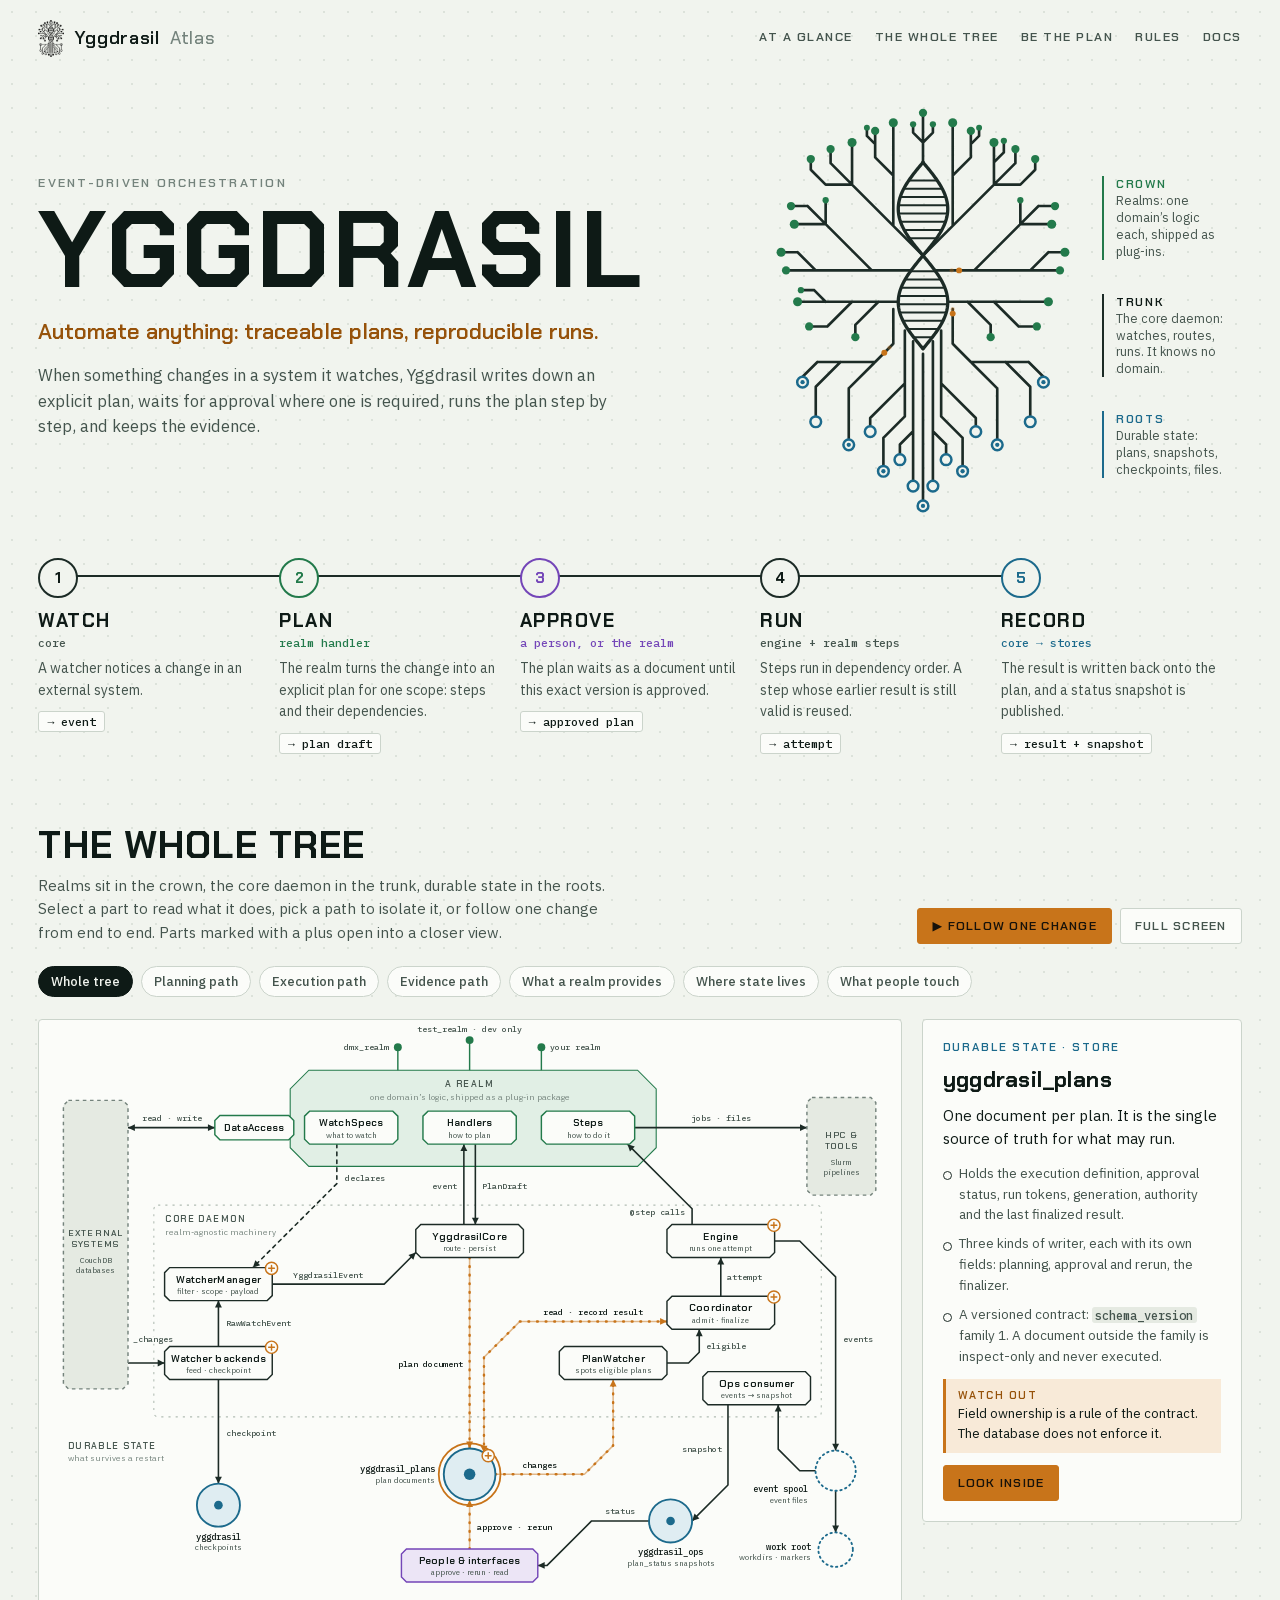
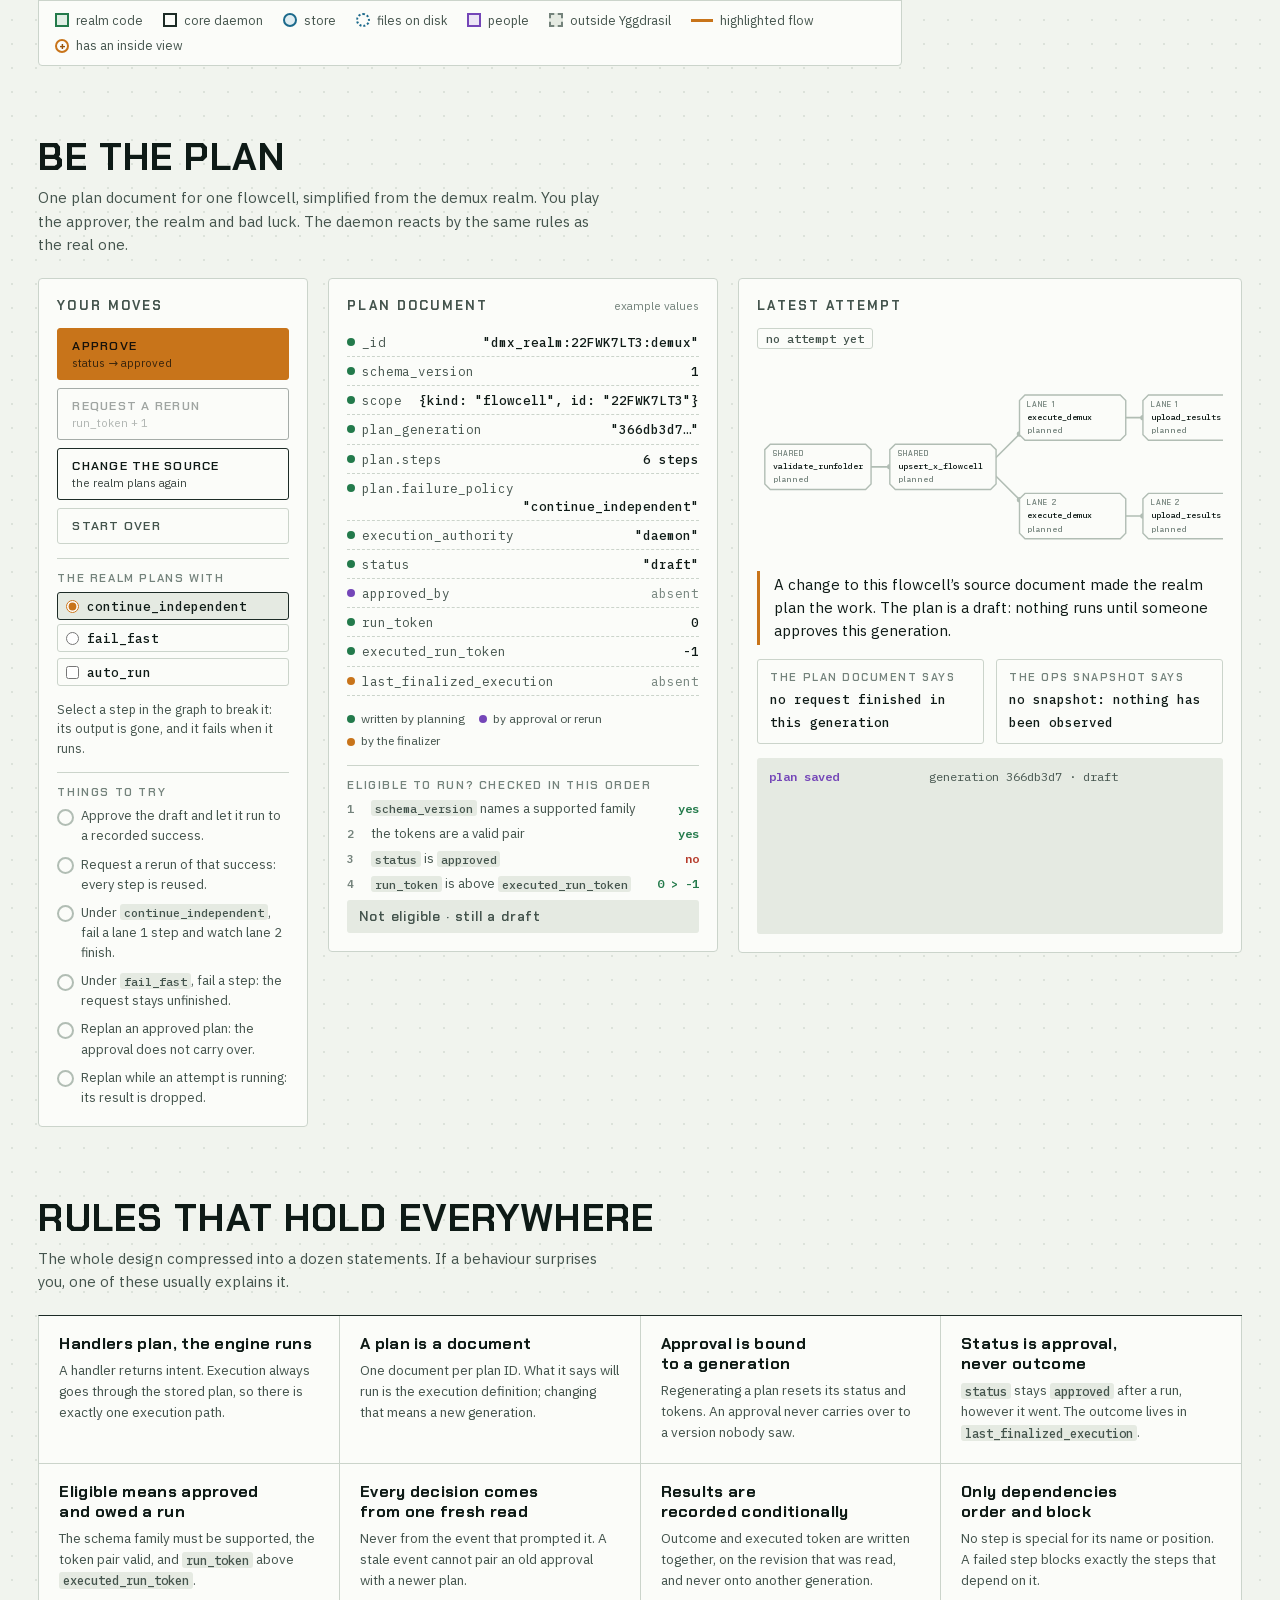
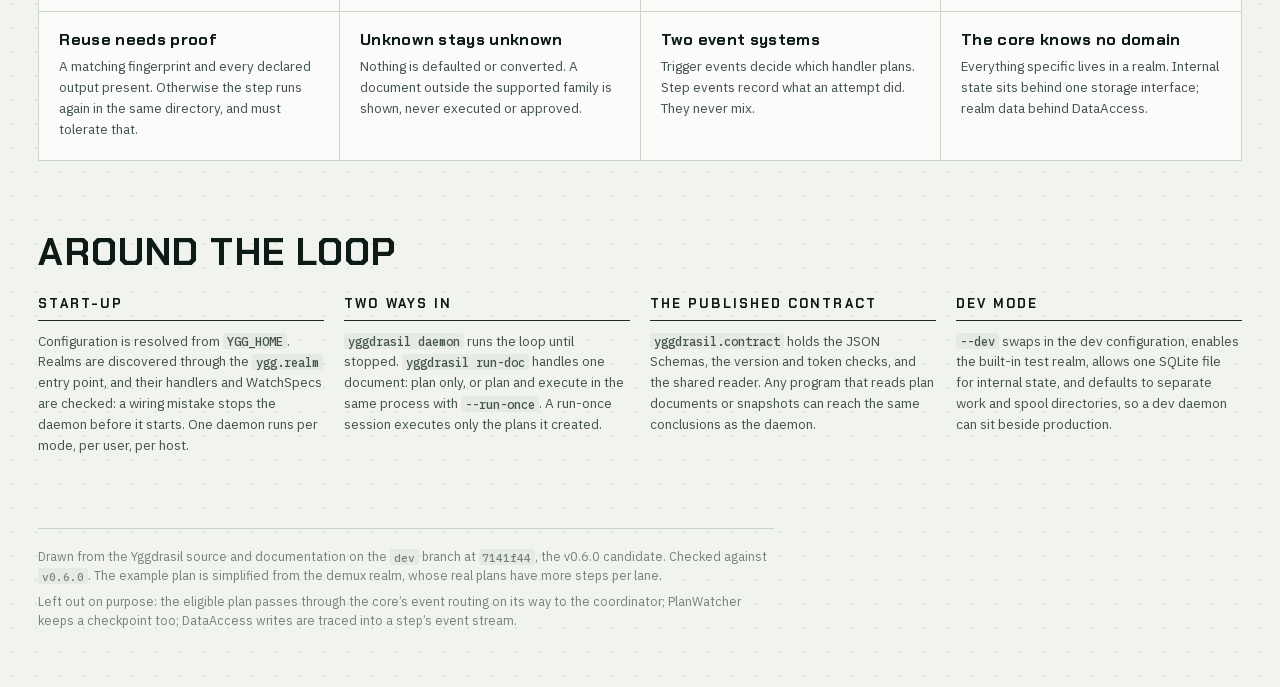
==== commit 75bc2d2c: "docs(atlas): keep section jumps out of the browser history The Atlas menu links (At a glance, The wh" ====
--- a/docs/architecture/atlas/index.html
+++ b/docs/architecture/atlas/index.html
@@ -569,6 +569,16 @@
 var reduce=window.matchMedia('(prefers-reduced-motion: reduce)');
 function sleep(ms){return new Promise(function(r){setTimeout(r,ms);});}
 function cssv(n){return getComputedStyle(document.documentElement).getPropertyValue(n).trim();}
+
+/* ---------- section links: jump without adding to the browser history, so Back leaves the page ---------- */
+document.addEventListener('click',function(e){
+  if(e.defaultPrevented||e.button!==0||e.metaKey||e.ctrlKey||e.shiftKey||e.altKey){return;}
+  var a=e.target.closest?e.target.closest('a[href^="#"]'):null;
+  var id=a?a.getAttribute('href').slice(1):'';
+  if(!id||!document.getElementById(id)){return;}
+  e.preventDefault();
+  location.replace('#'+id);
+});
 
 /* ---------- hero art: a generated circuit tree ---------- */
 (function(){
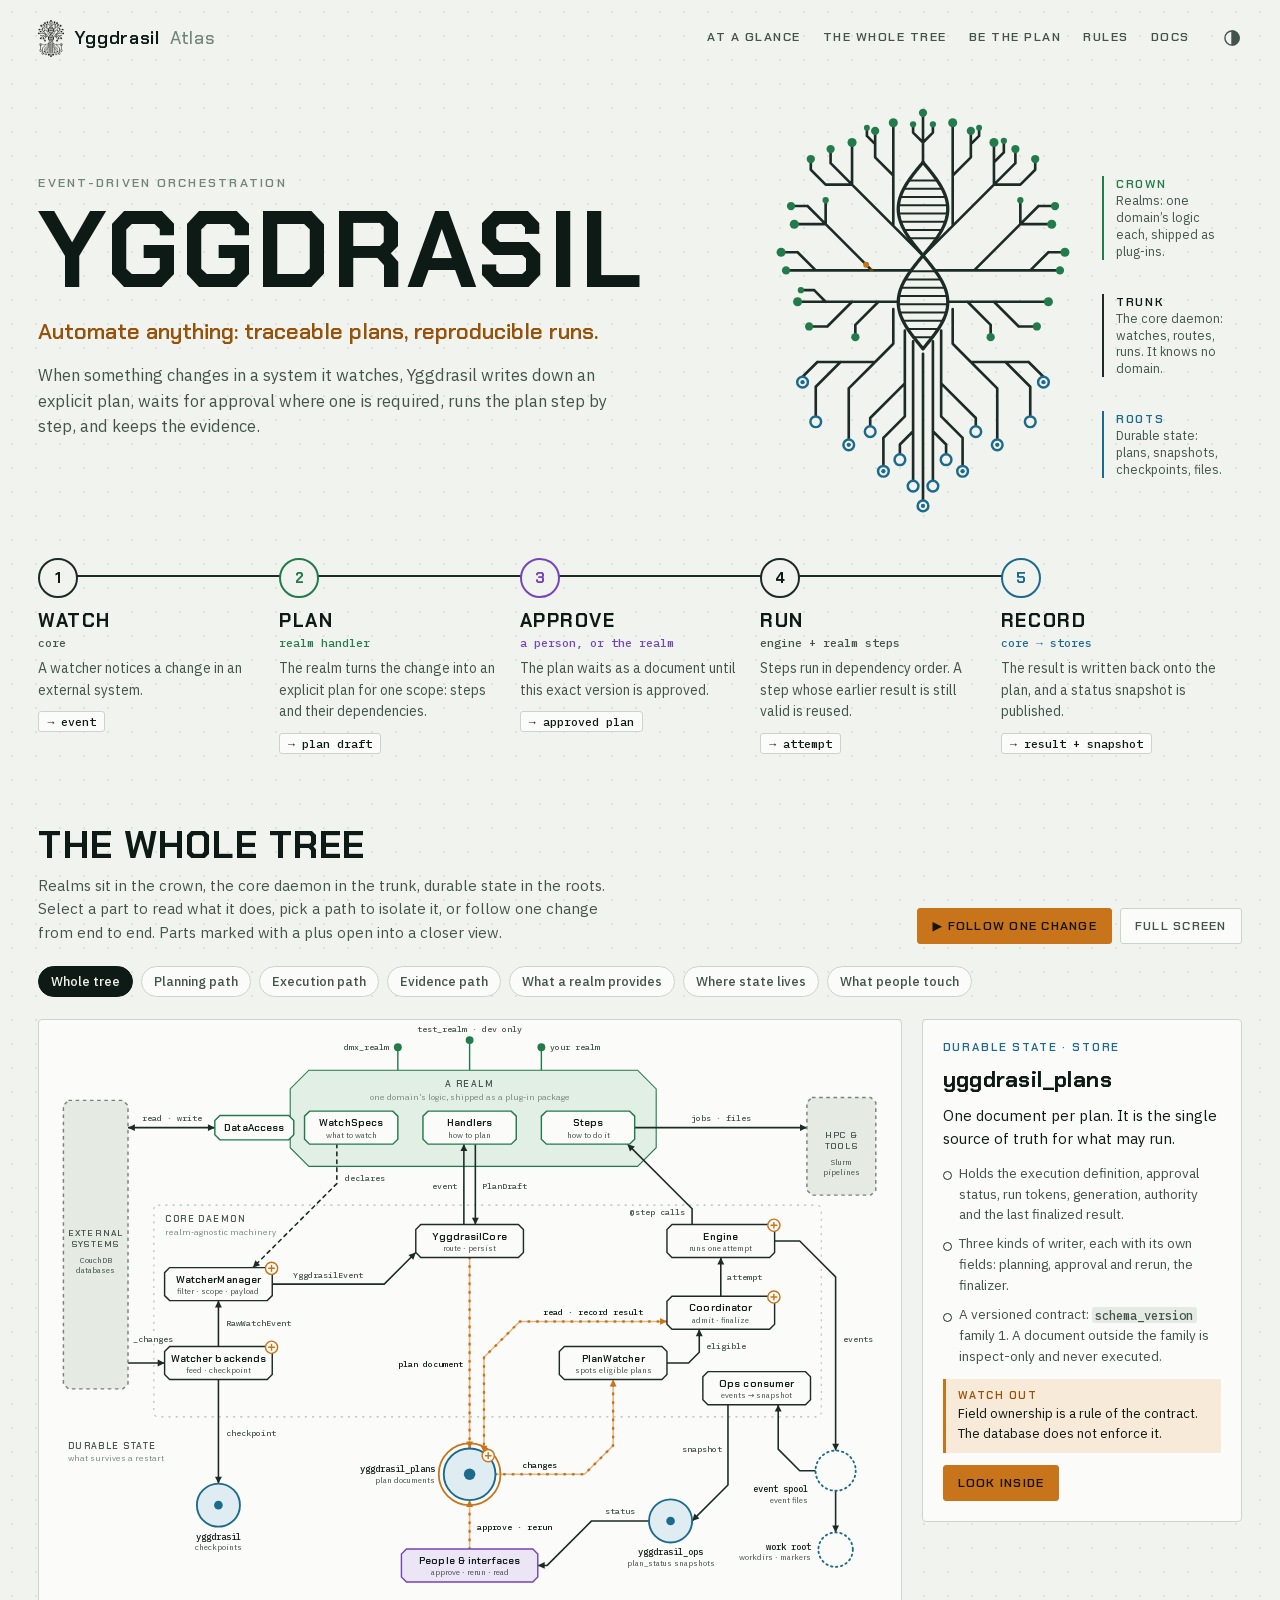
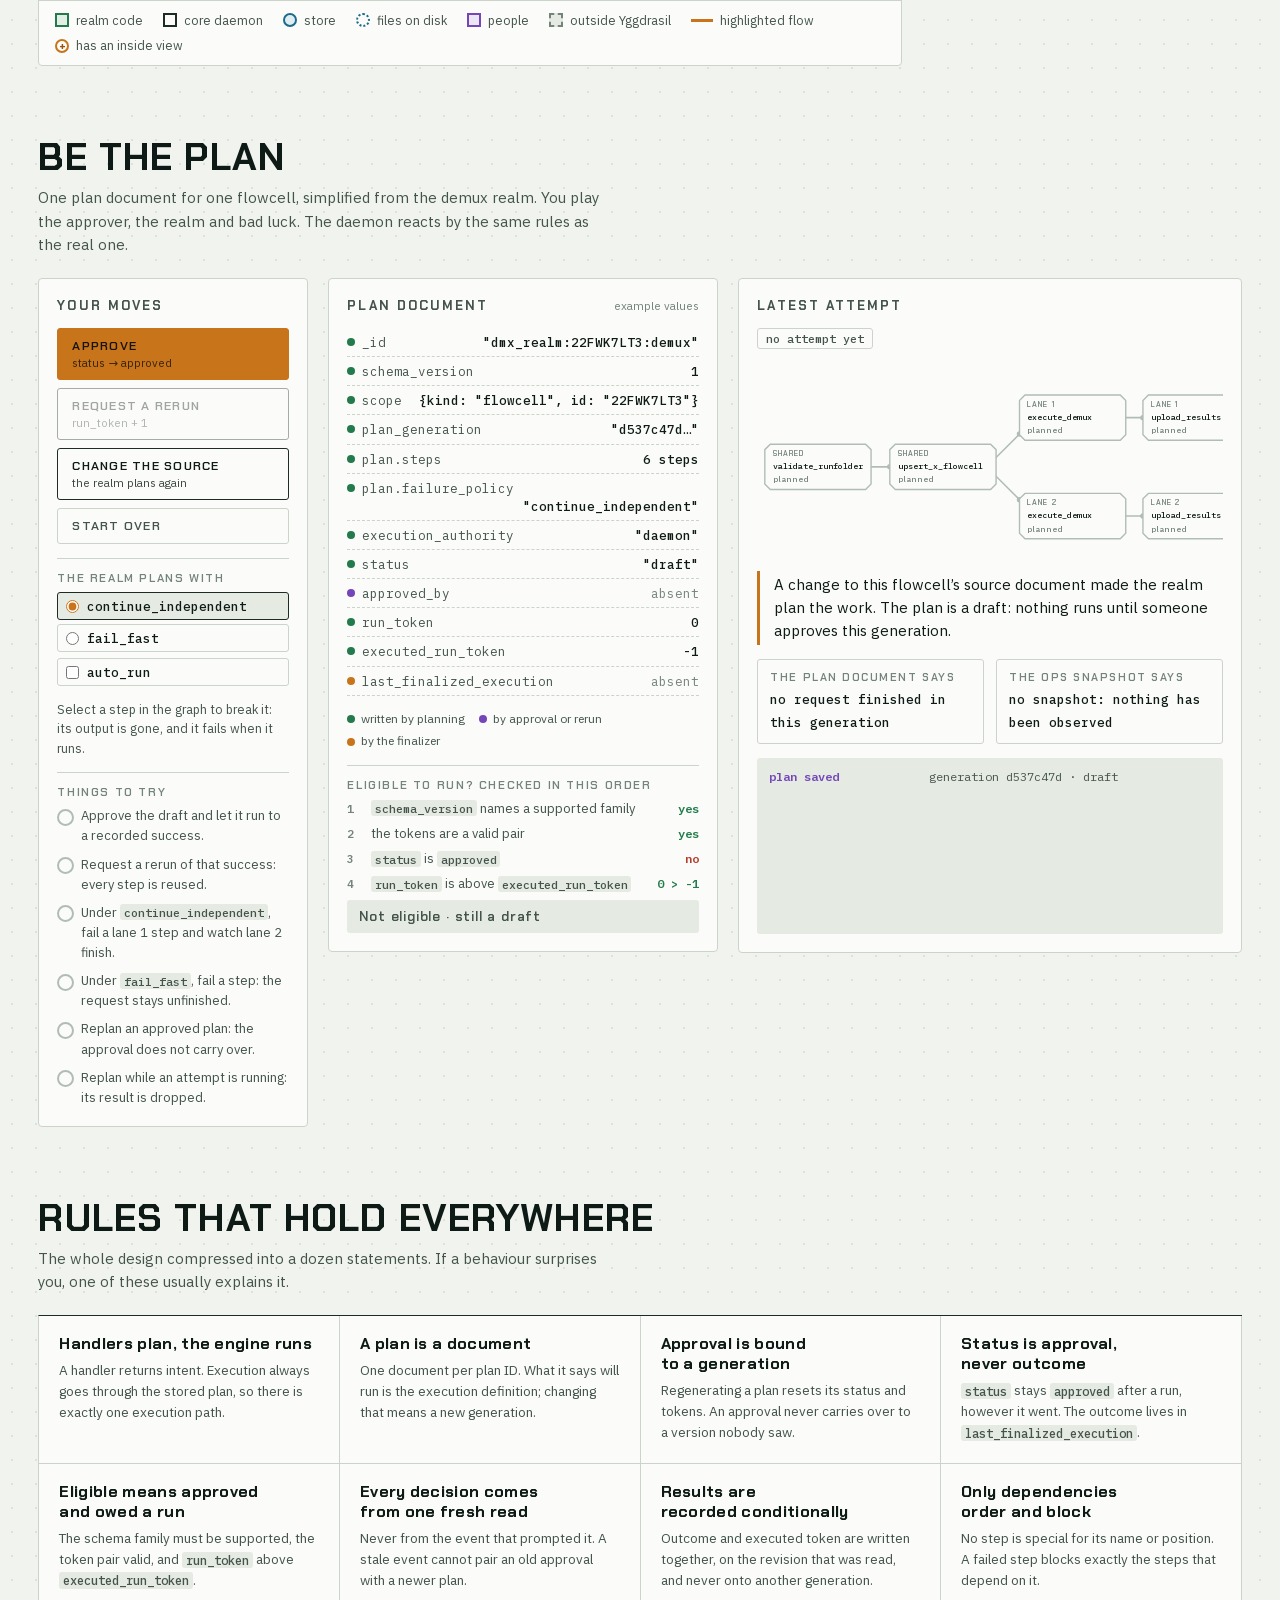
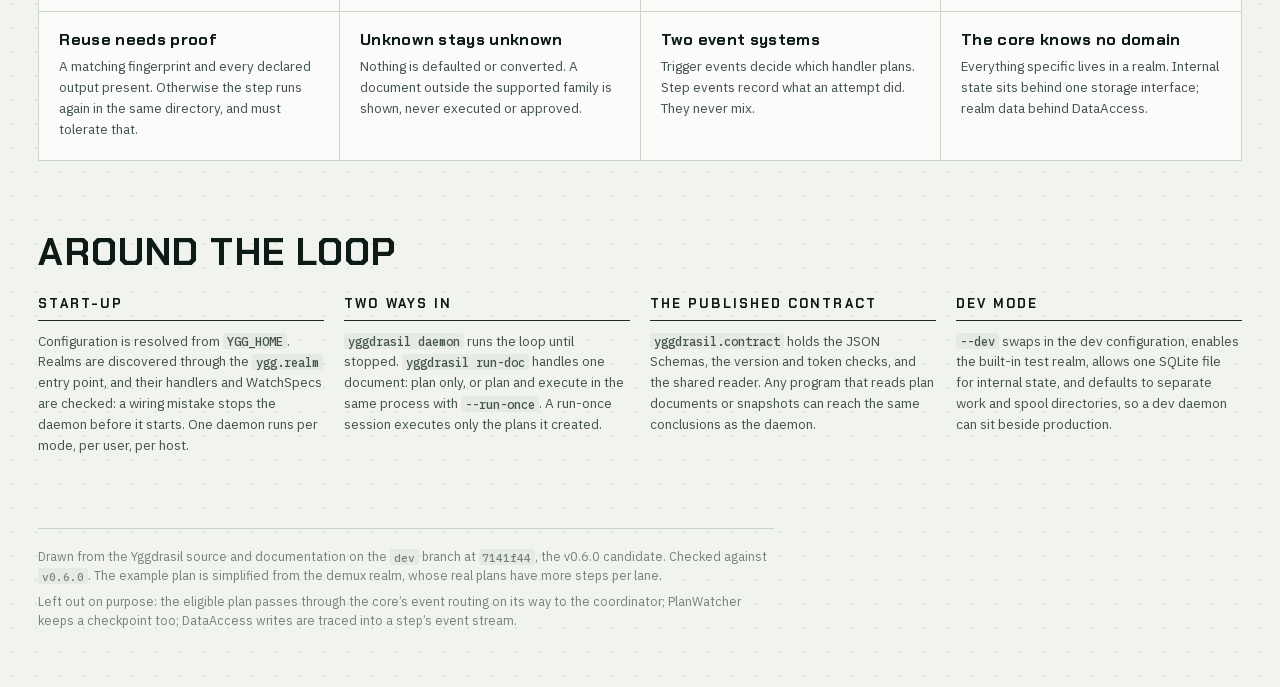
==== commit b0f2051c: "docs(atlas): add a theme switch that the docs share The Atlas header gets the docs' three-way theme " ====
--- a/docs/architecture/atlas/index.html
+++ b/docs/architecture/atlas/index.html
@@ -12,8 +12,9 @@
 file, not this one.
 
 Theme   Uses the light or dark choice saved by the documentation site, or the
-        operating system's when there is none. ?theme=dark, light or auto in
-        the address overrides both.
+        operating system's when there is none, and the switch in the header
+        saves its choice there too. ?theme=dark, light or auto in the address
+        overrides both.
 
 Fonts   Chakra Petch (The Chakra Petch Project Authors) and IBM Plex Sans and
         IBM Plex Mono (IBM Corp.), Latin subsets, embedded under the SIL Open
@@ -82,13 +83,20 @@
 :focus-visible{outline:2px solid var(--flow);outline-offset:2px}
 
 /* header */
-.top{display:flex;flex-wrap:wrap;align-items:center;justify-content:space-between;gap:12px 24px}
-.brand{display:flex;align-items:center;gap:10px;text-decoration:none;font:600 18px var(--display);letter-spacing:.04em}
+.top{display:grid;grid-template-columns:minmax(0,1fr) auto auto;grid-template-areas:"brand nav mode";align-items:center;gap:12px 24px}
+.brand{grid-area:brand;justify-self:start;display:flex;align-items:center;gap:10px;text-decoration:none;font:600 18px var(--display);letter-spacing:.04em}
 .brand img{width:26px;height:auto;filter:var(--logo-filter)}
 .brand em{font-style:normal;color:var(--ink-3);font-weight:500}
-.top nav{display:flex;flex-wrap:wrap;gap:4px 22px}
+.top nav{grid-area:nav;display:flex;flex-wrap:wrap;gap:4px 22px}
 .top nav a{font:600 12.5px var(--display);letter-spacing:.12em;text-transform:uppercase;text-decoration:none;color:var(--ink-2);padding:6px 0;border-bottom:2px solid transparent}
 .top nav a:hover{color:var(--ink);border-bottom-color:var(--flow)}
+/* theme switch: the icon shows the current choice, as in the documentation's header */
+.mode{grid-area:mode;display:grid;place-items:center;width:36px;height:36px;margin:-3px -8px -3px 0;padding:0;border:0;border-radius:3px;background:none;color:var(--ink-2);cursor:pointer}
+.mode:hover{color:var(--ink)}
+.mode svg{width:20px;height:20px;fill:none;stroke:currentColor;stroke-width:1.7;stroke-linecap:round;stroke-linejoin:round}
+.mode .m-light,.mode .m-dark,:root[data-theme="light"] .mode .m-auto,:root[data-theme="dark"] .mode .m-auto{display:none}
+:root[data-theme="light"] .mode .m-light,:root[data-theme="dark"] .mode .m-dark{display:block}
+@media (max-width:860px){.top{grid-template-columns:minmax(0,1fr) auto;grid-template-areas:"brand mode" "nav nav"}}
 
 /* hero */
 .hero{display:grid;grid-template-columns:minmax(0,1.15fr) minmax(0,.85fr);gap:28px 48px;align-items:center;margin-top:-36px}
@@ -381,6 +389,14 @@
   apply();
   window.addEventListener('storage',function(e){if(e.key===key){apply();}});
   window.addEventListener('pageshow',function(e){if(e.persisted){apply();}});
+  window.addEventListener('yggdrasil-atlas:theme-change',function(e){
+    var t=e.detail,index={auto:0,light:1,dark:2}[t];
+    if(index===undefined){return;}
+    var color=t==='auto'
+      ?{media:'(prefers-color-scheme)',scheme:matchMedia('(prefers-color-scheme: light)').matches?'default':'slate'}
+      :{media:'(prefers-color-scheme: '+t+')',scheme:t==='dark'?'slate':'default'};
+    try{localStorage.setItem(key,JSON.stringify({index:index,color:color}));}catch(err){}
+  });
 })();
 </script>
 </head>
@@ -396,6 +412,7 @@
     <a href="#rules">Rules</a>
     <a href="../../">Docs</a>
   </nav>
+  <button class="mode" id="modeBtn" type="button" aria-label="Switch to light mode" title="Switch to light mode"><svg class="m-auto" viewBox="0 0 24 24" aria-hidden="true"><circle cx="12" cy="12" r="8.5"/><path d="M12 3.5a8.5 8.5 0 0 1 0 17z" fill="currentColor"/></svg><svg class="m-light" viewBox="0 0 24 24" aria-hidden="true"><circle cx="12" cy="12" r="4.2"/><path d="M12 2.6v2.4M12 19v2.4M2.6 12H5M19 12h2.4M5.4 5.4l1.7 1.7M16.9 16.9l1.7 1.7M5.4 18.6l1.7-1.7M16.9 7.1l1.7-1.7"/></svg><svg class="m-dark" viewBox="0 0 24 24" aria-hidden="true"><path d="M20 14.5A8.5 8.5 0 0 1 9.5 4a8.5 8.5 0 1 0 10.5 10.5z"/></svg></button>
 </header>
 
 <section id="glance" class="hero">
@@ -579,6 +596,23 @@
   e.preventDefault();
   location.replace('#'+id);
 });
+
+/* ---------- theme switch: system, light, dark, in the same order as the documentation's ---------- */
+(function(){
+  var btn=$('#modeBtn');if(!btn){return;}
+  var root=document.documentElement,NEXT={auto:'light',light:'dark',dark:'auto'};
+  var LABEL={auto:'Switch to light mode',light:'Switch to dark mode',dark:'Switch to system preference'};
+  function mode(){var t=root.getAttribute('data-theme');return t==='light'||t==='dark'?t:'auto';}
+  function label(){var l=LABEL[mode()];btn.setAttribute('aria-label',l);btn.title=l;}
+  btn.addEventListener('click',function(){
+    var t=NEXT[mode()];
+    if(t==='auto'){root.removeAttribute('data-theme');}else{root.setAttribute('data-theme',t);}
+    /* The documentation build saves the choice for the documentation site too. */
+    window.dispatchEvent(new CustomEvent('yggdrasil-atlas:theme-change',{detail:t}));
+  });
+  new MutationObserver(label).observe(root,{attributes:true,attributeFilter:['data-theme']});
+  label();
+})();
 
 /* ---------- hero art: a generated circuit tree ---------- */
 (function(){
